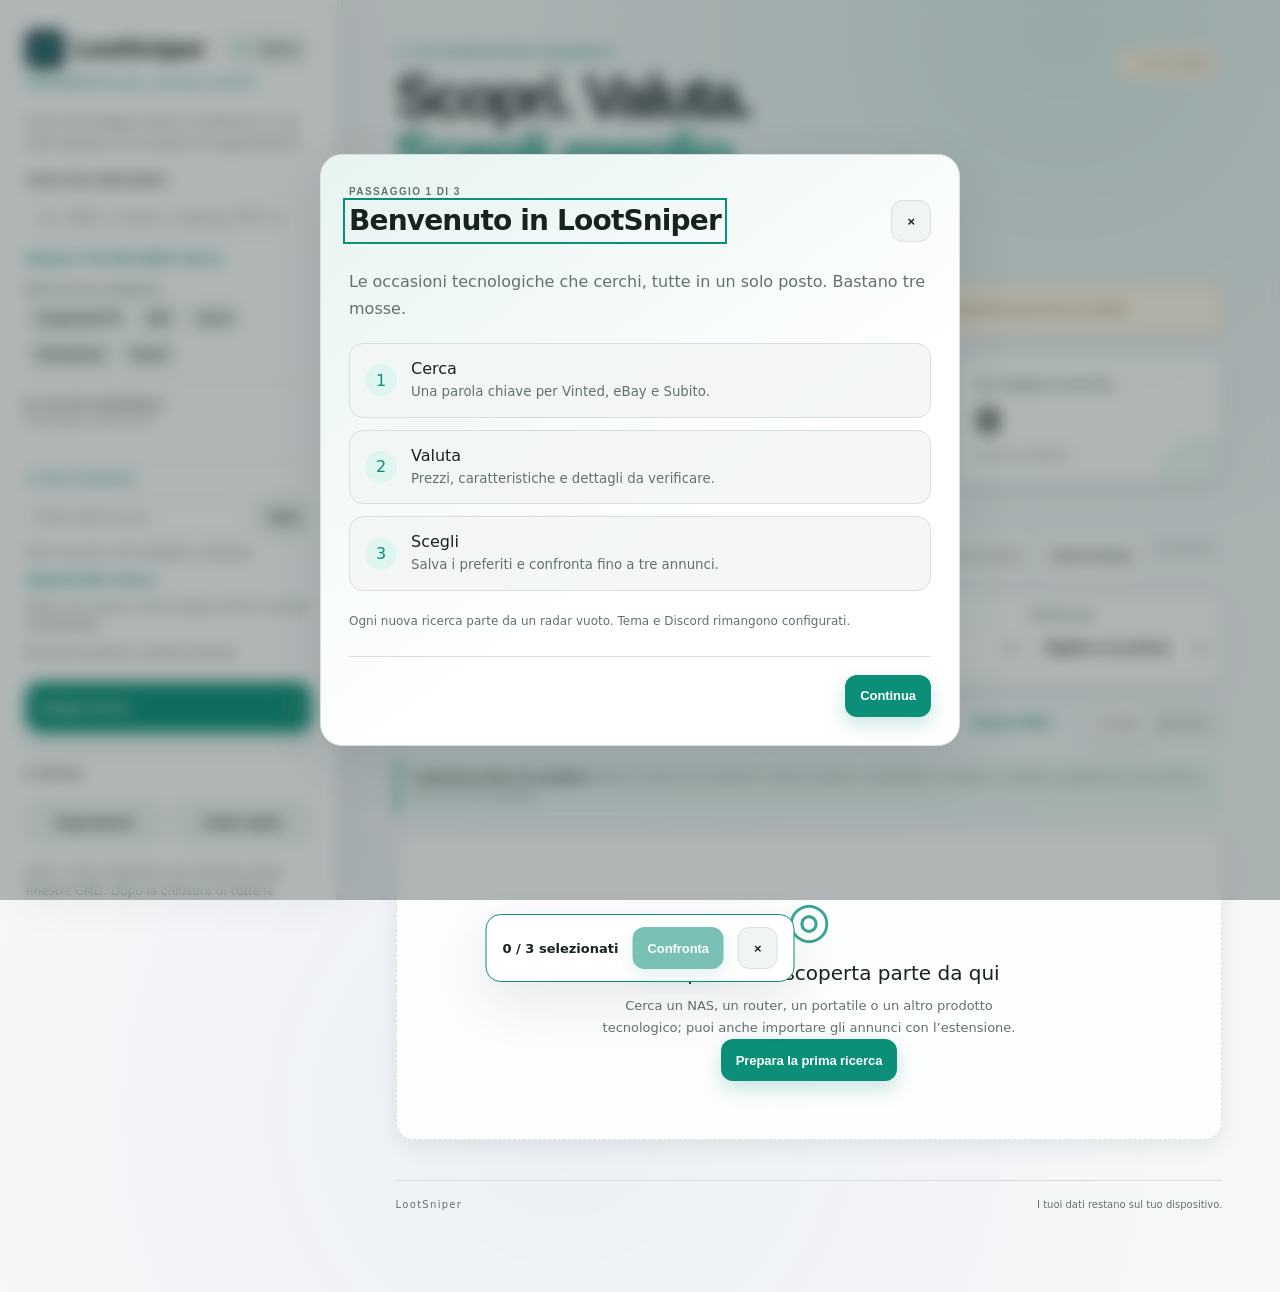
==== radar usato 3 market.html @ ea8658cd "Add category filtering across saved searches" ====
<!doctype html>
<html lang="it">
<head>
  <meta charset="UTF-8">
  <meta name="viewport" content="width=device-width, initial-scale=1">
  <meta name="description" content="Cerca e confronta occasioni usate su Vinted, eBay e Subito.">
  <title>LootSniper | Il tuo radar dell’usato</title>
  <link rel="icon" href="assets/lootsniper.svg" type="image/svg+xml">
  <script src="theme.js"></script>
  <link rel="stylesheet" href="styles.css">
  <link rel="stylesheet" href="experience.css">
  <script src="radar-core.js" defer></script>
  <script src="browser-bridge/listings.js" defer></script>
  <script src="app.js" defer></script>
  <script src="radar-runtime.js" defer></script>
  <script src="radar-guide.js" defer></script>
</head>
<body>
  <a class="skip-link" href="#main">Vai ai risultati</a>
  <div class="app-shell">
    <aside class="sidebar" aria-label="Configurazione ricerca">
      <div class="brand-intro"><div class="brand-row"><div class="brand"><img src="assets/lootsniper.svg" alt=""> LootSniper</div><button class="theme-toggle" id="btn-theme" type="button" aria-pressed="false" aria-label="Passa alla modalità notte"><span id="theme-icon" aria-hidden="true">☀</span><span id="theme-label">Giorno</span></button></div><p class="kicker">Tre marketplace. Un solo posto.</p></div>
      <p class="sidebar-copy">Cerca tecnologia usata e confronta in una sola sessione le occasioni da approfondire.</p>
      <div class="source-list">
        <div class="field"><label for="market-query">Cosa stai cercando?</label><input id="market-query" type="search" placeholder="es. NAS, router o laptop RTX 4070" autocomplete="off"><button class="text-button" id="btn-generate-links">Genera i tre link dalla ricerca</button></div>
        <div class="quick-searches" id="quick-searches" aria-label="Ricerche rapide"><span>Parti da una categoria</span><div><button type="button" data-query="componenti PC">Componenti PC</button><button type="button" data-query="NAS">NAS</button><button type="button" data-query="server">Server</button><button type="button" data-query="smartphone">Smartphone</button><button type="button" data-query="router Wi-Fi">Router</button></div></div>
        <details class="source-details"><summary>Link dei marketplace <span>Personalizza i filtri sui siti</span></summary>
          <div class="field"><label for="link-vinted"><span class="source-dot vinted"></span> Vinted</label><input id="link-vinted" type="url" placeholder="https://www.vinted.it/..." autocomplete="off"><a id="open-vinted" class="source-open" target="_blank" rel="noopener noreferrer" hidden>Apri ricerca Vinted ↗</a></div>
          <div class="field"><label for="link-ebay"><span class="source-dot ebay"></span> eBay</label><input id="link-ebay" type="url" placeholder="https://www.ebay.it/..." autocomplete="off"><a id="open-ebay" class="source-open" target="_blank" rel="noopener noreferrer" hidden>Apri ricerca eBay ↗</a></div>
          <div class="field"><label for="link-subito"><span class="source-dot subito"></span> Subito</label><input id="link-subito" type="url" placeholder="https://www.subito.it/..." autocomplete="off"><a id="open-subito" class="source-open" target="_blank" rel="noopener noreferrer" hidden>Apri ricerca Subito ↗</a></div>
        </details>
      </div>
      <div class="saved-searches">
        <p class="kicker">Le mie ricerche</p>
        <div class="save-search-row"><input id="search-name" type="text" aria-label="Nome della ricerca" placeholder="Nome della ricerca" maxlength="80"><button class="secondary" id="btn-save-search">Salva</button></div>
        <p class="saved-file-note">Salva crea anche un file modificabile e riutilizzabile.</p>
        <div class="saved-file-actions"><button class="text-button" id="btn-import-search">Importa file ricerca</button></div>
        <input type="file" id="search-profile-file" accept=".json,application/json" hidden>
        <div class="saved-search-list" id="saved-search-list"></div><small id="sync-status" class="helper">Caricamento ricerche…</small>
        <button class="text-button" id="btn-restore-searches" hidden>Recupera ricerche dalla copia locale</button>
      </div>

      <div class="button-stack"><button class="primary" id="btn-scan"><span class="loader" aria-hidden="true"></span><span id="btn-text">Esegui ricerca</span><span aria-hidden="true">↗</span></button><button class="secondary" id="btn-stop" hidden>Interrompi ricerca</button></div>
      <a class="mobile-results-link text-button" href="#main">Vai ai risultati ↓</a>
      <div id="scan-progress" hidden role="status"><progress aria-label="Ricerca in corso"></progress><span id="scan-status"></span></div>
      <details class="activity"><summary>Attività</summary><div class="status-box" id="log-box" role="log" aria-live="polite"><p>Sistema pronto. I risultati restano nel tuo browser.</p></div></details>
      <div class="utility-actions"><button class="secondary" id="btn-settings">Impostazioni</button><button class="secondary" id="btn-help">Guida rapida</button></div>
      <p class="helper" id="lifetime-status">Avvia “avvia radar.vbs” per lavorare senza finestre CMD. Dopo la chiusura di tutte le dashboard il server si arresta automaticamente.</p>
      <button class="secondary" id="btn-shutdown">Arresta LootSniper</button>
    </aside>
    <main class="main" id="main">
      <header class="topline"><div><p class="kicker">Il tuo osservatorio personale</p><h1>Scopri. Valuta.<br><span>Scegli meglio.</span></h1><p class="subtitle">Tecnologia usata da Vinted, eBay e Subito, raccolta per la ricerca che stai facendo adesso.</p></div><span class="live-dot offline" id="connection-status" role="status">Connessione…</span></header>
      <div class="offline-banner" id="offline-help" hidden>Il server locale non è raggiungibile. Avvia <strong>avvia radar.vbs</strong>: puoi comunque consultare ed esportare gli annunci salvati.</div>
      <section class="scan-feedback" id="scan-feedback" hidden aria-live="polite"><strong id="scan-feedback-title"></strong><p id="scan-feedback-body"></p><button class="text-button" id="btn-scan-help" hidden>Come importare con l’estensione →</button></section>
      <section class="stat-strip" aria-label="Statistiche"><div class="stat"><span>Nel tuo radar</span><strong id="count-bombs">0</strong><small>si azzera a ogni ricerca</small></div><div class="stat"><span>Questa sessione</span><strong id="count-scanned">0</strong><small>annunci analizzati</small></div><div class="stat"><span>Da tenere d’occhio</span><strong id="count-favorites">0</strong><small>annunci preferiti</small></div></section>
      <div class="section-heading"><div><p class="catalog-kicker">Catalogo dell’usato</p><h2 id="results-title">Annunci nel radar</h2><span id="results-count" tabindex="-1" role="status">0 risultati</span></div><div class="top-actions"><button class="secondary" id="btn-export">Esporta backup</button><button class="secondary" id="btn-import-backup">Importa backup</button><details class="archive-menu"><summary>Archivio</summary><div><button class="text-button" id="btn-backup">Backup completo</button><button class="text-button" id="btn-clear">Svuota archivio</button><button class="text-button" id="btn-undo" hidden>Annulla svuotamento</button></div></details></div></div>
      <input type="file" id="backup-file" accept=".json,application/json" hidden>
      <section class="toolbar" aria-label="Filtri risultati">
        <label class="catalog-search"><span>Cerca nei risultati</span><input id="search-input" type="search" placeholder="Marca, modello o caratteristica…" aria-label="Cerca nei risultati"></label>
        <label class="catalog-select"><span>Marketplace</span><select id="platform-filter" aria-label="Filtra piattaforma"><option value="">Tutti</option><option value="VINTED">Vinted</option><option value="EBAY">eBay</option><option value="SUBITO">Subito</option></select></label>
        <label class="catalog-select"><span>Categoria</span><select id="category-filter" aria-label="Filtra categoria"><option value="">Tutte</option><option value="gaming">Portatili gaming</option><option value="component">Componenti PC</option><option value="nas">NAS</option><option value="network">Router e rete</option><option value="server">Server</option><option value="smartphone">Smartphone</option><option value="other">Altra elettronica</option></select></label>
        <label class="catalog-select"><span>Ordina per</span><select id="sort-order" aria-label="Ordina risultati"><option value="margin-desc">Migliore occasione</option><option value="price-asc">Prezzo crescente</option><option value="price-desc">Prezzo decrescente</option><option value="vs-desc">Indice hardware</option><option value="newest">Più recenti</option></select></label>
      </section>
      <section class="filter-extras" aria-label="Budget e preferiti">
        <label class="filter-chip">Prezzo fino a <span><input id="max-price" type="number" min="0" step="50" placeholder="Qualsiasi"> €</span></label>
        <label class="filter-chip">Risparmio minimo <span><input id="min-margin" type="number" min="0" step="50" placeholder="0"> €</span></label>
        <label class="filter-chip favorites-filter"><input id="favorites-only" type="checkbox"> Solo preferiti</label>
        <button class="text-button" id="btn-reset-filters">Azzera filtri</button>
        <div class="view-switch" role="group" aria-label="Vista risultati"><button id="btn-view-list" type="button" aria-pressed="true" title="Vista elenco">☰ <span>Lista</span></button><button id="btn-view-grid" type="button" aria-pressed="false" title="Vista griglia">▦ <span>Griglia</span></button></div>
      </section>
      <div class="active-filters" id="active-filters" aria-label="Filtri attivi" hidden></div>
      <p class="estimate-note catalog-note"><strong>Confronta prima di scegliere.</strong> Prezzi e stime sono indicativi: verifica modello, compatibilità, condizioni, venditore, spedizione e commissioni nell’annuncio originale.</p>
      <section class="grid" id="results-grid" data-view="list" aria-label="Annunci trovati"></section>
      <button class="secondary load-more" id="btn-more" hidden>Mostra altri 60 annunci</button>
      <footer class="main-footer"><span>LootSniper</span><span>I tuoi dati restano sul tuo dispositivo.</span></footer>
    </main>
  </div>
  <div class="compare-bar" id="compare-bar" inert><span id="compare-text">0 selezionati</span><button class="primary" id="btn-versus">Confronta</button><button class="secondary" id="btn-clear-comparison" aria-label="Annulla selezione confronto">×</button></div>
  <dialog id="comparison-dialog" aria-labelledby="comparison-title"><div class="dialog-heading"><h2 id="comparison-title">Confronta le tue scelte</h2><button class="secondary" id="btn-close-comparison" aria-label="Chiudi confronto">×</button></div><p class="estimate-note">Prezzi e specifiche vanno verificati negli annunci. L’indice hardware compare per i portatili gaming; gli altri prodotti restano a confronto manuale.</p><div id="comparison-content" class="comparison-scroll"></div></dialog>
  <dialog class="settings-dialog" id="settings-dialog" aria-labelledby="settings-title">
    <div class="dialog-heading"><h2 id="settings-title">Impostazioni</h2><button class="secondary" id="btn-close-settings" aria-label="Chiudi impostazioni">×</button></div>
    <p>Configura la ricerca e scegli come ricevere le occasioni.</p>
    <details open><summary>Ricerca</summary><label class="check-row"><input id="deep-scan" type="checkbox" checked> Più pagine <span class="helper">max 20 per sito</span></label><p>Disattiva “Più pagine” per un controllo veloce della prima pagina di ogni sito.</p></details>
    <details class="runtime-settings"><summary>Discord · pubblica le bombe</summary>
        <p class="helper">Invia al tuo canale le nuove occasioni gaming sotto la stima. NAS, router e prodotti generici restano a valutazione manuale. Il webhook viene conservato soltanto sul PC.</p>
        <div class="field"><label for="discord-url">URL webhook Discord</label><input id="discord-url" type="password" autocomplete="off" placeholder="https://discord.com/api/webhooks/…"></div>
        <div class="field"><label for="discord-margin">Differenza stimata minima (€)</label><input id="discord-margin" type="number" min="0" max="100000" step="10" value="0"></div>
        <label class="check-row"><input id="discord-enabled" type="checkbox"> Pubblica le nuove bombe</label>
        <div class="button-stack"><button class="secondary" id="btn-discord-save">Salva Discord</button><button class="secondary" id="btn-discord-test" disabled>Invia messaggio di prova</button><button class="text-button" id="btn-discord-clear">Rimuovi webhook</button></div>
        <p class="helper" id="discord-status" role="status">Caricamento impostazioni…</p>
      </details>
    <details id="extension-guide"><summary>Estensione Chrome / Edge · guida</summary><p>Se un sito richiede accesso o una verifica, aprilo nel browser e importa gli annunci con l’estensione.</p><ol><li>Apri <code>chrome://extensions</code> oppure <code>edge://extensions</code>.</li><li>Attiva <strong>Modalità sviluppatore</strong>, premi <strong>Carica estensione non pacchettizzata</strong> e scegli <code>browser-bridge</code> dentro la cartella installata: <code>%LOCALAPPDATA%\Programs\LootSniper</code>.</li><li>Apri una ricerca su Vinted, eBay o Subito. Premi l’icona dell’estensione e importa gli annunci, lasciando LootSniper aperto.</li></ol><p>Se usi la versione portatile, scegli invece la cartella browser-bridge accanto al programma. L’installazione dell’estensione è facoltativa e richiede questi passaggi manuali.</p></details>
    <details><summary>Come vengono scelti gli annunci?</summary><p>Per i portatili gaming riconosciuti, LootSniper evidenzia quelli almeno il 5% sotto una stima indicativa. NAS, router e altri prodotti entrano comunque nel radar e vengono ordinati per prezzo, così puoi confrontarli manualmente.</p><p>Ogni nuova ricerca svuota il radar precedente. Prezzo di mercato, condizioni reali, compatibilità e affidabilità del venditore vanno sempre verificati.</p></details>
  </dialog>
  <dialog class="welcome-dialog" id="welcome-dialog" aria-labelledby="guide-title">
    <p class="kicker" id="guide-progress" role="status">Passaggio 1 di 3</p>
    <div class="dialog-heading"><h2 id="guide-title" tabindex="-1">Benvenuto in LootSniper</h2><button class="secondary" id="guide-close" aria-label="Salta la guida">×</button></div>
    <section data-step="0"><p>Le occasioni tecnologiche che cerchi, tutte in un solo posto. Bastano tre mosse.</p><ol class="guide-steps"><li><span class="guide-number">1</span><div>Cerca<small>Una parola chiave per Vinted, eBay e Subito.</small></div></li><li><span class="guide-number">2</span><div>Valuta<small>Prezzi, caratteristiche e dettagli da verificare.</small></div></li><li><span class="guide-number">3</span><div>Scegli<small>Salva i preferiti e confronta fino a tre annunci.</small></div></li></ol><p class="helper">Ogni nuova ricerca parte da un radar vuoto. Tema e Discord rimangono configurati.</p></section>
    <section data-step="1" hidden><p>Parti da un prodotto o da un modello. Può essere un NAS, un router o un portatile gaming.</p><div class="guide-fields"><div class="field"><label for="guide-query">Cosa cerchi?</label><input id="guide-query" type="search" maxlength="200" required placeholder="es. NAS Synology economico"></div><div class="field"><label for="guide-budget">Budget massimo (€) · facoltativo</label><input id="guide-budget" type="number" min="1" max="100000" step="1" placeholder="es. 300"></div></div><p class="helper">Il budget filtra i risultati mostrati nella dashboard.</p></section>
    <section data-step="2" hidden><p>Premi <strong>Esegui ricerca</strong> nella dashboard per cominciare. Con <strong>Salva</strong> ottieni anche un file ricerca da conservare, modificare e importare in futuro.</p><ol class="guide-steps"><li><div>Un sito richiede una verifica?<small>Aprilo nel browser e usa l’estensione. Trovi i passaggi in Impostazioni.</small></div></li><li><div>Vuoi le bombe su Discord?<small>Aggiungi il webhook in Impostazioni → Discord. Puoi farlo anche dopo.</small></div></li></ol><p class="helper">Le stime aiutano a scegliere cosa approfondire: controlla sempre l’annuncio originale.</p></section>
    <div class="guide-actions"><button class="secondary" id="guide-back" hidden>Indietro</button><button class="primary" id="guide-next">Continua</button></div>
  </dialog>
</body>
</html>
---- styles.css ----
:root {
  --bg: #0b1220;
  --surface: #1e293b;
  --surface-2: #263653;
  --surface-3: #334155;
  --line: #475569;
  --text: #f8fafc;
  --muted: #94a3b8;
  --cyan: #4de3d1;
  --yellow: #f59e0b;
  --red: #ff8995;
  --blue: #a4b9ff;
  --shadow: 0 18px 45px rgba(0, 0, 0, .28);
}

* { box-sizing: border-box; }
html { min-width: 320px; }
body { margin: 0; min-height: 100vh; background: radial-gradient(circle at 78% -12%, rgba(20, 112, 126, .34), transparent 32%), linear-gradient(135deg, #0b1220 0%, #101a2c 55%, #0e1725 100%); color: var(--text); font-family: 'Segoe UI', system-ui, sans-serif; }
button, input, select { font: inherit; }
button, a, input, select { -webkit-tap-highlight-color: transparent; }
button { cursor: pointer; }
.app-shell { display: grid; grid-template-columns: 310px 1fr; min-height: 100vh; }
.sidebar { background: linear-gradient(180deg, rgba(15, 28, 45, .97), rgba(10, 17, 30, .97)); border-right: 1px solid var(--line); padding: 26px 22px; display: flex; flex-direction: column; gap: 22px; box-shadow: 16px 0 40px rgba(0,0,0,.12); }
.brand { display: flex; align-items: center; gap: 11px; font-size: 22px; font-weight: 800; letter-spacing: .03em; }
.brand-mark { color: var(--cyan); font-size: 29px; }
.kicker { color: var(--cyan); text-transform: uppercase; letter-spacing: .14em; font: 700 10px/1.4 'Trebuchet MS', sans-serif; }
.sidebar-copy, .helper { color: var(--muted); font: 13px/1.55 'Trebuchet MS', sans-serif; margin: 0; }
.source-list { display: grid; gap: 13px; }
.saved-searches { display: grid; gap: 9px; padding-top: 4px; border-top: 1px solid rgba(255,255,255,.08); }
.saved-searches .kicker { margin: 8px 0 0; }
.save-search-row { display: grid; grid-template-columns: 1fr auto; gap: 7px; }
.save-search-row input { min-width: 0; color: var(--text); background: var(--bg); border: 1px solid var(--line); border-radius: 6px; padding: 9px 10px; outline: 0; font: 12px 'Trebuchet MS', sans-serif; }
.save-search-row input:focus { border-color: var(--cyan); }
.save-search-row .secondary { padding: 9px 11px; font-size: 12px; }
.saved-file-note { margin: 0; color: var(--muted); font: 10px/1.45 'Trebuchet MS', sans-serif; }
.saved-file-actions { display: flex; gap: 10px; }
.saved-file-actions .text-button { padding: 2px 0; }
.saved-search-list { display: grid; gap: 5px; max-height: 150px; overflow-y: auto; }
.saved-empty { color: var(--muted); font: 11px 'Trebuchet MS', sans-serif; }
.saved-search { display: grid; grid-template-columns: 1fr 27px 27px; gap: 4px; align-items: center; }
.saved-search button { min-width: 0; min-height: 27px; border: 1px solid transparent; border-radius: 4px; color: var(--text); background: var(--surface-3); cursor: pointer; }
.saved-search button:hover { border-color: var(--cyan); }
.saved-search-load { overflow: hidden; padding: 5px 8px; text-align: left; text-overflow: ellipsis; white-space: nowrap; font: 700 11px 'Trebuchet MS', sans-serif; }
.saved-search-run { color: var(--cyan) !important; }
.saved-search-delete { color: var(--red) !important; font-size: 17px; }
.field { display: grid; gap: 7px; }
.field label { color: #c4d1e8; font: 700 11px/1.2 'Trebuchet MS', sans-serif; letter-spacing: .1em; text-transform: uppercase; }
.field input, .toolbar input, select { width: 100%; color: var(--text); background: var(--surface); border: 1px solid var(--line); border-radius: 6px; padding: 11px 12px; outline: 0; }
.field input:focus, .toolbar input:focus, select:focus { border-color: var(--cyan); box-shadow: 0 0 0 3px rgba(77, 227, 209, .12); }
.check-row { display: flex; align-items: center; gap: 9px; color: var(--muted); font: 13px 'Trebuchet MS', sans-serif; }
.check-row input { accent-color: var(--cyan); }
.primary, .secondary { border: 0; border-radius: 6px; padding: 12px 14px; font: 700 13px 'Trebuchet MS', sans-serif; }
.primary { color: #07151b; background: var(--cyan); }
.primary:hover { background: #8bf1e5; }
.primary:disabled { opacity: .55; cursor: wait; }
.secondary { color: var(--text); background: var(--surface-3); border: 1px solid var(--line); }
.secondary:hover { border-color: var(--cyan); }
.button-stack { display: grid; gap: 9px; }
.status-box { min-height: 145px; max-height: 220px; overflow: auto; background: #0a0f1c; border: 1px solid var(--line); border-radius: 6px; padding: 12px; font: 11px/1.5 'Trebuchet MS', sans-serif; }
.status-box p { margin: 0 0 7px; padding-bottom: 7px; border-bottom: 1px solid rgba(255,255,255,.06); }
.log-ok { color: var(--cyan); } .log-err { color: var(--red); } .log-warn { color: var(--yellow); } .log-deep { color: var(--blue); }
.main { min-width: 0; padding: 42px clamp(20px, 4vw, 58px) 80px; }
.topline { display: flex; justify-content: space-between; align-items: end; gap: 20px; margin-bottom: 24px; }
h1 { margin: 5px 0 0; font-size: clamp(28px, 4vw, 48px); line-height: .98; letter-spacing: -.02em; }
.subtitle { max-width: 520px; color: var(--muted); font: 14px/1.5 'Trebuchet MS', sans-serif; margin: 12px 0 0; }
.top-actions { display: flex; gap: 8px; flex-wrap: wrap; justify-content: flex-end; }
.stat-strip { display: grid; grid-template-columns: repeat(3, minmax(0, 1fr)); gap: 10px; margin-bottom: 18px; }
.stat { background: linear-gradient(140deg, rgba(42, 65, 87, .92), rgba(23, 36, 56, .9)); border: 1px solid rgba(115, 167, 255, .22); border-radius: 7px; padding: 14px 16px; box-shadow: 0 10px 25px rgba(0,0,0,.12); }
.stat strong { display: block; font-size: 25px; color: var(--cyan); }
.stat span { color: var(--muted); font: 11px 'Trebuchet MS', sans-serif; text-transform: uppercase; letter-spacing: .08em; }
.toolbar { display: grid; grid-template-columns: 1fr 210px; gap: 10px; margin-bottom: 24px; }
.grid { display: grid; grid-template-columns: repeat(auto-fill, minmax(285px, 1fr)); gap: 16px; }
.card { position: relative; display: flex; flex-direction: column; min-width: 0; overflow: hidden; background: linear-gradient(160deg, rgba(32, 49, 73, .98), rgba(24, 37, 57, .98)); border: 1px solid var(--line); border-radius: 8px; box-shadow: var(--shadow); transition: transform .2s, border-color .2s, box-shadow .2s; }
.card:hover { box-shadow: 0 22px 50px rgba(0,0,0,.38); }
.card:hover { transform: translateY(-3px); border-color: var(--cyan); }
.card-image { height: 150px; display: grid; place-items: center; overflow: hidden; background: #101827; color: var(--muted); font: 11px 'Trebuchet MS', sans-serif; }
.card-image img { width: 100%; height: 100%; object-fit: cover; display: block; }
.card-image-empty { background: linear-gradient(135deg, #18233a, #0f172a); }
.card-head { padding: 17px 17px 13px; border-bottom: 1px solid var(--line); }
.card-title { margin: 10px 0 9px; font: 700 16px/1.3 'Trebuchet MS', sans-serif; }
.platform { display: inline-block; padding: 4px 7px; border-radius: 3px; color: #fff; font: 700 10px 'Trebuchet MS', sans-serif; letter-spacing: .08em; }
.platform.vinted { background: #007782; } .platform.ebay { background: #b82b42; } .platform.subito { background: #c64b24; }
.favorite { position: absolute; top: 13px; right: 13px; color: var(--yellow); background: transparent; border: 0; font-size: 21px; }
.power { display: flex; align-items: center; gap: 9px; color: var(--blue); font: 700 11px 'Trebuchet MS', sans-serif; }
.power-bar { flex: 1; height: 5px; background: var(--surface-3); border-radius: 5px; overflow: hidden; }
.power-bar i { display: block; height: 100%; background: var(--blue); }
.confidence { display: flex; align-items: center; gap: 8px; margin-top: 10px; color: var(--muted); font: 10px 'Trebuchet MS', sans-serif; }
.confidence i { flex: 1; height: 4px; overflow: hidden; background: var(--surface-3); border-radius: 5px; }
.confidence b { display: block; height: 100%; background: var(--cyan); border-radius: inherit; }
.card-body { display: grid; gap: 14px; padding: 15px 17px; flex: 1; }
.tags { display: flex; flex-wrap: wrap; gap: 5px; }
.tag { padding: 4px 6px; border-radius: 3px; font: 700 10px 'Trebuchet MS', sans-serif; }
.t-up { color: var(--cyan); background: rgba(77,227,209,.12); } .t-down { color: var(--red); background: rgba(255,111,125,.12); } .t-gpu { color: var(--blue); background: rgba(115,167,255,.13); } .t-neutral { color: #f4c56a; background: rgba(244,197,106,.12); }
.prices { display: flex; justify-content: space-between; gap: 12px; padding: 13px; background: #0c1424; border-left: 3px solid var(--cyan); }
.reference { display: grid; grid-template-columns: 1fr auto; gap: 2px 10px; padding: 10px 12px; color: var(--text); background: rgba(115,167,255,.08); border: 1px solid rgba(115,167,255,.2); border-radius: 5px; text-decoration: none; }
.reference:hover { border-color: var(--blue); background: rgba(115,167,255,.13); }
.reference span, .reference small { color: var(--muted); font: 10px 'Trebuchet MS', sans-serif; }
.reference strong { color: #b8ccff; font-size: 14px; text-align: right; }
.reference small { grid-column: 1 / -1; }
.price-label, .estimate span { display: block; color: var(--muted); font: 10px 'Trebuchet MS', sans-serif; text-transform: uppercase; }
.ask-price { color: var(--red); font-size: 24px; font-weight: 800; }
.estimate { text-align: right; } .estimate strong { color: var(--yellow); font-size: 17px; } .saving { display: block; margin-top: 3px; color: var(--cyan); font: 700 11px 'Trebuchet MS', sans-serif; }
.card-foot { display: flex; align-items: center; gap: 10px; padding: 13px 17px; background: #0d1526; border-top: 1px solid var(--line); }
.card-foot a { flex: 1; color: var(--text); text-align: center; text-decoration: none; background: var(--surface-3); border: 1px solid var(--line); border-radius: 5px; padding: 9px; font: 700 12px 'Trebuchet MS', sans-serif; }
.card-foot a:hover { border-color: var(--cyan); }
.compare-check { width: 18px; height: 18px; accent-color: var(--blue); }
.empty { grid-column: 1/-1; padding: 60px 20px; border: 1px dashed var(--line); text-align: center; color: var(--muted); font: 14px 'Trebuchet MS', sans-serif; }
.compare-bar { position: fixed; z-index: 10; left: 50%; bottom: 20px; transform: translate(-50%, 150%); display: flex; align-items: center; gap: 14px; padding: 12px 16px; background: #17233a; border: 1px solid var(--blue); border-radius: 7px; box-shadow: var(--shadow); transition: transform .25s; font: 700 13px 'Trebuchet MS', sans-serif; }
.compare-bar.active { transform: translate(-50%, 0); }
.loader { display: none; width: 15px; height: 15px; border: 2px solid rgba(0,0,0,.25); border-top-color: #07151b; border-radius: 50%; animation: spin .7s linear infinite; }
.loading .loader { display: inline-block; } @keyframes spin { to { transform: rotate(360deg); } }
.live-dot { display: inline-flex; align-items: center; gap: 5px; margin-left: 8px; padding: 3px 6px; color: var(--cyan); border: 1px solid rgba(77,227,209,.35); border-radius: 99px; font-size: 9px; letter-spacing: .08em; vertical-align: 2px; }
.live-dot::before { content: ''; width: 5px; height: 5px; background: var(--cyan); border-radius: 50%; box-shadow: 0 0 0 4px rgba(77,227,209,.12); }
@media (max-width: 850px) { .app-shell { grid-template-columns: 1fr; } .sidebar { border-right: 0; border-bottom: 1px solid var(--line); } .topline { align-items: start; flex-direction: column; } .top-actions { justify-content: start; } }
@media (max-width: 540px) { .main { padding: 28px 15px 100px; } .stat-strip { grid-template-columns: 1fr; } .toolbar { grid-template-columns: 1fr; } .compare-bar { width: calc(100% - 30px); justify-content: space-between; } .compare-bar .secondary { padding: 9px; } }

/* Dashboard layout and accessible interaction states. */
[hidden] { display: none !important; }
:focus-visible { outline: 2px solid var(--cyan); outline-offset: 4px; }
button:disabled { opacity: .5; cursor: not-allowed; }
.skip-link { position: fixed; z-index: 100; top: 10px; left: 10px; transform: translateY(-150%); background: var(--cyan); color: var(--bg); padding: 12px; }
.skip-link:focus { transform: none; }
.mobile-results-link { display: none; }
@media (max-width: 850px) { .mobile-results-link { display: block; } }
.sidebar { gap: 18px; padding: 30px 24px; }
.app-shell { grid-template-columns: 320px minmax(0, 1fr); }
.main { padding-top: 44px; }
h1 { font-size: clamp(34px, 3.5vw, 56px); font-weight: 650; letter-spacing: -.045em; line-height: 1.08; }
h1 span { color: var(--cyan); }
.topline { align-items: start; margin-bottom: 30px; }
.topline .kicker { margin-top: 0; }
.topline .live-dot { flex-shrink: 0; margin-top: 4px; font-size: 10px; padding: 7px 10px; letter-spacing: .02em; }
.live-dot.offline { color: #f5c777; border-color: #846b41; }
.live-dot.offline::before { background: #f5c777; box-shadow: none; }
.subtitle { max-width: 470px; }
.source-details { display: grid; }
summary { cursor: pointer; font-size: 12px; color: #c4d1e8; }
.source-details summary { margin-bottom: 14px; }
.source-details summary span { display: block; margin-top: 4px; font-size: 10px; color: var(--muted); }
.source-details .field { margin-top: 12px; }
.source-open { color: var(--cyan); text-decoration: none; font-size: 10px; grid-column: 1 / -1; text-align: right; }
.source-open:hover { text-decoration: underline; }
.source-dot { display: inline-block; width: 6px; height: 6px; border-radius: 50%; margin-right: 4px; }
.source-dot.vinted { background: #55d8ce; }.source-dot.ebay { background: #9faeff; }.source-dot.subito { background: #ff937f; }
.text-button { border: 0; color: var(--cyan); background: transparent; font-size: 12px; text-align: left; padding: 5px 0; }
.text-button:hover { text-decoration: underline; }
.check-row { flex-wrap: wrap; gap: 7px; }
.check-row .helper { margin-left: auto; font-size: 10px; }
#btn-scan { display: flex; align-items: center; justify-content: space-between; min-height: 45px; }
.status-box { min-height: 90px; max-height: 180px; margin-top: 10px; font-size: 11px; }
#scan-progress { color: var(--cyan); font-size: 11px; }
progress { width: 100%; height: 4px; accent-color: var(--cyan); }
.stat { background: rgba(27, 43, 62, .7); border: 1px solid #304259; border-radius: 10px; padding: 18px 20px; box-shadow: none; }
.stat strong { color: var(--text); font-size: 34px; margin: 8px 0 2px; font-weight: 600; }
.stat span { font-size: 10px; letter-spacing: .05em; }
.stat small { color: var(--muted); font-size: 11px; }
.stat:first-child strong { color: var(--cyan); }
.stat-strip { gap: 14px; margin-bottom: 32px; }
.section-heading { display: flex; align-items: center; justify-content: space-between; gap: 12px; margin-bottom: 18px; flex-wrap: wrap; }
.section-heading h2 { font-size: 18px; font-weight: 600; margin: 0; }
#results-count { display: block; font-size: 11px; color: var(--muted); font-weight: 400; margin-top: 5px; }
.top-actions .secondary { font-size: 11px; padding: 8px 10px; }
.toolbar { grid-template-columns: minmax(180px, 1fr) minmax(150px, .6fr) minmax(160px, .6fr); margin-bottom: 12px; }
.toolbar input, .toolbar select { min-width: 0; font-size: 12px; }
.filter-extras { display: flex; align-items: center; flex-wrap: wrap; gap: 16px; color: var(--muted); font-size: 11px; padding-bottom: 12px; }
.filter-extras label { display: flex; align-items: center; gap: 7px; }
.filter-extras input[type=number] { background: var(--bg); border: 1px solid #40516b; padding: 7px; border-radius: 5px; color: var(--text); width: 85px; font-size: 11px; }
.filter-extras input[type=checkbox] { accent-color: var(--cyan); width: 16px; height: 16px; }
.estimate-note { color: var(--muted); font-size: 11px; line-height: 1.5; max-width: 850px; margin: 6px 0 20px; }
.offline-banner { border: 1px solid #806544; color: #f5d297; background: #322a20; padding: 14px; margin-bottom: 20px; border-radius: 8px; font-size: 12px; line-height: 1.6; }
.runtime-settings { margin-top: 18px; border-top: 1px solid #334155; padding-top: 16px; }
.runtime-settings summary { cursor: pointer; color: #74e6d4; font-weight: 700; margin-bottom: 12px; }
.runtime-settings .field { margin-block: 12px; }
.card { border-radius: 12px; background: #17263a; box-shadow: none; }
.card-image { height: 190px; background: #0e1929; }
.card-image img { object-fit: contain; }
.card-title { display: -webkit-box; -webkit-box-orient: vertical; -webkit-line-clamp: 3; overflow: hidden; min-height: 42px; }
.card-note { margin: 0; font-size: 10px; color: var(--muted); line-height: 1.5; }
.price-trend { font-size: 11px; font-weight: 600; }
.price-drop { color: var(--cyan); }.price-rise { color: var(--red); }
.price-history summary { font-size: 10px; color: var(--muted); }
.price-history ol { list-style: none; padding: 0; margin: 10px 0 0; max-height: 130px; overflow-y: auto; }
.price-history li { display: flex; justify-content: space-between; font-size: 11px; padding: 6px 0; border-bottom: 1px solid #304259; }
.price-history time { color: var(--muted); }
.favorite { background: #101b2ded; width: 34px; height: 34px; border-radius: 50%; display: grid; place-items: center; }
.ask-price { color: var(--text); font-size: 22px; }
.prices { padding: 12px 10px; border-radius: 4px; gap: 8px; }
.estimate strong { font-size: 15px; }.saving { font-size: 10px; }
.compare-label { display: flex; align-items: center; gap: 5px; color: var(--muted); font-size: 10px; }
.card-foot { padding: 12px; }
.card-foot a { font-size: 11px; }
.empty { padding: 52px 24px; border-radius: 12px; background: linear-gradient(145deg, #14233688, #0e1a2b55); }
.empty-icon { font-size: 50px; display: inline-block; color: var(--cyan); opacity: .8; margin-bottom: 12px; }
.empty h2 { color: var(--text); font-size: 20px; font-weight: 500; margin: 0 0 10px; }
.empty p { max-width: 450px; margin: auto; font-size: 13px; line-height: 1.7; }
.archive-menu { position: relative; }
.archive-menu > summary { padding: 8px; font-size: 11px; }
.archive-menu > div { position: absolute; right: 0; z-index: 3; width: 180px; border: 1px solid var(--line); border-radius: 6px; padding: 12px; background: #142236; box-shadow: var(--shadow); }
.archive-menu button { display: block; padding: 9px 0; }
.main-footer { display: flex; justify-content: space-between; flex-wrap: wrap; gap: 12px; margin-top: 40px; padding-top: 18px; border-top: 1px solid #304259; color: var(--muted); font-size: 10px; }
.main-footer > :first-child { letter-spacing: .13em; }
.load-more { display: block; margin: 24px auto 0; }
dialog { width: min(960px, 95vw); max-height: 85vh; color: var(--text); border: 1px solid #647aa0; border-radius: 12px; padding: 24px; background: #142236; box-shadow: var(--shadow); }
dialog::backdrop { background: #050c18bd; backdrop-filter: blur(5px); }
.dialog-heading { display: flex; align-items: center; justify-content: space-between; gap: 20px; }
.dialog-heading h2 { margin: 0; font-size: 22px; }
.comparison-scroll { overflow-x: auto; }
table { border-collapse: collapse; width: 100%; font-size: 13px; table-layout: fixed; min-width: 520px; }
caption { text-align: left; color: var(--muted); font-size: 11px; padding: 12px 0; }
th, td { text-align: left; vertical-align: top; border-bottom: 1px solid #334863; padding: 14px 12px; overflow-wrap: anywhere; }
thead th { background: #1c3049; font-size: 12px; } th a { color: var(--cyan); text-decoration: none; }
tbody th { color: var(--muted); font-weight: 400; }
@media (max-width: 1100px) { .toolbar { grid-template-columns: 1fr 1fr; }.toolbar > input { grid-column: 1 / -1; }.main { padding-left: 24px; padding-right: 24px; }.topline { flex-wrap: wrap; }.stat { padding: 14px; } }
@media (max-width: 850px) { .app-shell { grid-template-columns: 1fr; }.sidebar { padding: 24px; }.source-details .field { display: grid; grid-template-columns: 65px 1fr; align-items: center; }.main { padding-top: 30px; }.topline { flex-direction: row; }.stat-strip { grid-template-columns: repeat(3, minmax(0, 1fr)); } }
@media (max-width: 540px) { .main { padding: 28px 16px 100px; }.sidebar { padding: 24px 18px; }.stat-strip { gap: 7px; }.stat { padding: 12px 9px; }.stat strong { font-size: 28px; }.stat span { font-size: 8px; }.stat small { font-size: 9px; }.toolbar { grid-template-columns: 1fr; }.toolbar > input { grid-column: auto; }.filter-extras { gap: 12px; }.top-actions { justify-content: start; }.grid { grid-template-columns: minmax(0, 1fr); }.compare-bar { gap: 8px; font-size: 11px; } }
@media (prefers-reduced-motion: reduce) { *, *::before, *::after { animation: none !important; transition: none !important; scroll-behavior: auto !important; }.card:hover { transform: none; } }
---- experience.css ----
/* LootSniper 7.1 — filterable multi-category product catalog. */
:root,
:root[data-theme="light"] {
  --bg: #f5f7f8;
  --surface: #ffffff;
  --surface-2: #f0f4f4;
  --surface-3: #e8eeee;
  --line: #d7e0df;
  --text: #172321;
  --muted: #62716f;
  --cyan: #0b8f78;
  --yellow: #b96517;
  --red: #c84355;
  --blue: #5264c9;
  --accent: #0b8f78;
  --accent-strong: #08735f;
  --accent-soft: #dff5ef;
  --accent-ink: #ffffff;
  --canvas-glow: rgba(18, 161, 134, .13);
  --sidebar: rgba(255, 255, 255, .88);
  --panel: rgba(255, 255, 255, .86);
  --input: #ffffff;
  --subtle: #f3f6f6;
  --notice: #e9f7f3;
  --notice-line: #a8dcd0;
  --warning-bg: #fff7e8;
  --warning-line: #e8c585;
  --warning-text: #7b5418;
  --backdrop: rgba(29, 43, 42, .34);
  --shadow: 0 18px 55px rgba(31, 54, 51, .11);
  --shadow-small: 0 7px 22px rgba(31, 54, 51, .08);
}

:root[data-theme="dark"] {
  --bg: #09111a;
  --surface: #131f2b;
  --surface-2: #192735;
  --surface-3: #223342;
  --line: #2a3c49;
  --text: #f1f6f5;
  --muted: #9badb0;
  --cyan: #58dfc2;
  --yellow: #ffbd6c;
  --red: #ff8c99;
  --blue: #aab5ff;
  --accent: #58dfc2;
  --accent-strong: #83ead5;
  --accent-soft: #173d38;
  --accent-ink: #06211c;
  --canvas-glow: rgba(52, 211, 177, .12);
  --sidebar: rgba(12, 23, 33, .91);
  --panel: rgba(19, 31, 43, .88);
  --input: #0e1924;
  --subtle: #0f1b27;
  --notice: #102c2c;
  --notice-line: #285b53;
  --warning-bg: #302617;
  --warning-line: #6c5430;
  --warning-text: #f3cc8b;
  --backdrop: rgba(2, 8, 13, .72);
  --shadow: 0 22px 70px rgba(0, 0, 0, .28);
  --shadow-small: 0 9px 26px rgba(0, 0, 0, .2);
}

html { background: var(--bg); scroll-behavior: smooth; }
body {
  background:
    radial-gradient(circle at 83% 2%, var(--canvas-glow), transparent 34rem),
    radial-gradient(circle at 44% 86%, color-mix(in srgb, var(--blue) 5%, transparent), transparent 38rem),
    var(--bg);
  color: var(--text);
  font-family: "Segoe UI Variable Text", "Aptos", "Segoe UI", system-ui, sans-serif;
  transition: background-color .25s ease, color .25s ease;
}
button, input, select { font-family: inherit; }
button { letter-spacing: -.005em; }
::selection { color: var(--accent-ink); background: var(--accent); }

.app-shell { grid-template-columns: 338px minmax(0, 1fr); }
.sidebar {
  position: sticky;
  top: 0;
  height: 100vh;
  overflow-y: auto;
  gap: 20px;
  padding: 30px 26px;
  background: var(--sidebar);
  border-color: var(--line);
  box-shadow: 12px 0 44px rgba(27, 48, 46, .05);
  backdrop-filter: blur(22px) saturate(130%);
}
.brand-intro { display: grid; gap: 9px; }
.brand-row { display: flex; align-items: center; justify-content: space-between; gap: 12px; }
.brand { gap: 10px; color: var(--text); font-size: 23px; font-weight: 750; letter-spacing: -.045em; }
.brand img { width: 38px; height: 38px; filter: drop-shadow(0 5px 11px rgba(13, 143, 120, .2)); }
.kicker { margin: 0; color: var(--accent); font: 720 10px/1.4 inherit; letter-spacing: .14em; }
.sidebar-copy, .helper, .subtitle, .check-row, .saved-empty { color: var(--muted); font-family: inherit; }
.sidebar-copy { font-size: 13px; line-height: 1.65; }
.helper, .saved-empty { font-size: 12px; line-height: 1.55; }

.theme-toggle {
  display: inline-flex;
  align-items: center;
  gap: 7px;
  min-height: 36px;
  padding: 6px 10px;
  color: var(--text);
  background: var(--subtle);
  border: 1px solid var(--line);
  border-radius: 999px;
  font-size: 11px;
  font-weight: 650;
}
.theme-toggle:hover { color: var(--accent); border-color: var(--accent); }
#theme-icon { display: grid; place-items: center; width: 20px; height: 20px; color: var(--accent); background: var(--accent-soft); border-radius: 50%; font-size: 13px; }

.field { gap: 8px; }
.field label { color: var(--text); font: 700 11px/1.25 inherit; letter-spacing: .055em; }
.field input,
.toolbar input,
.toolbar select,
.filter-extras input[type="number"],
select {
  min-height: 44px;
  color: var(--text);
  background: var(--input);
  border: 1px solid var(--line);
  border-radius: 12px;
  box-shadow: 0 1px 0 rgba(255, 255, 255, .04);
}
.field input::placeholder, .toolbar input::placeholder { color: color-mix(in srgb, var(--muted) 72%, transparent); }
.field input:focus, .toolbar input:focus, select:focus, .filter-extras input[type="number"]:focus {
  border-color: var(--accent);
  box-shadow: 0 0 0 4px color-mix(in srgb, var(--accent) 15%, transparent);
}
.source-details, .activity { border-top: 1px solid var(--line); padding-top: 14px; }
.quick-searches { display: grid; gap: 8px; }
.quick-searches > span { color: var(--muted); font-size: 10px; font-weight: 700; letter-spacing: .045em; }
.quick-searches > div { display: flex; flex-wrap: wrap; gap: 6px; }
.quick-searches button {
  min-height: 30px;
  padding: 5px 9px;
  color: var(--text);
  background: var(--surface-2);
  border: 1px solid var(--line);
  border-radius: 999px;
  font-size: 10px;
  font-weight: 650;
}
.quick-searches button:hover { color: var(--accent); background: var(--accent-soft); border-color: var(--accent); }
summary { color: var(--text); font-size: 12px; }
.source-details summary span { color: var(--muted); }
.source-open, .text-button { color: var(--accent); }
.source-open { font-size: 11px; }
.text-button { border-radius: 8px; font-weight: 620; }
.text-button:hover { color: var(--accent-strong); text-decoration: none; }
.saved-searches { border-color: var(--line); }
.save-search-row { gap: 8px; }
.save-search-row input { min-height: 40px; color: var(--text); background: var(--input); border-color: var(--line); border-radius: 11px; font-family: inherit; font-size: 12px; }
.saved-search { grid-template-columns: minmax(0, 1fr) 38px 38px; gap: 6px; }
.saved-search button { min-height: 38px; color: var(--text); background: var(--surface-2); border-color: transparent; border-radius: 10px; }
.saved-search button:hover { border-color: var(--accent); background: var(--accent-soft); }
.saved-search-load { font: 650 12px/1.4 inherit; }
.saved-search-run { color: var(--accent) !important; }
.saved-search-delete { color: var(--red) !important; }
.check-row input, .filter-extras input[type="checkbox"], .compare-check { accent-color: var(--accent); }

.primary, .secondary {
  min-height: 42px;
  border-radius: 12px;
  padding: 11px 15px;
  font: 680 12px/1.2 inherit;
  transition: transform .16s ease, border-color .16s ease, background-color .16s ease, box-shadow .16s ease;
}
.primary { color: var(--accent-ink); background: var(--accent); box-shadow: 0 8px 20px color-mix(in srgb, var(--accent) 22%, transparent); }
.primary:hover { background: var(--accent-strong); transform: translateY(-1px); }
.secondary { color: var(--text); background: var(--surface-2); border-color: var(--line); }
.secondary:hover { color: var(--accent); background: var(--accent-soft); border-color: color-mix(in srgb, var(--accent) 55%, var(--line)); }
#btn-scan { min-height: 50px; border-radius: 14px; font-size: 13px; }
.utility-actions { display: grid; grid-template-columns: 1fr 1fr; gap: 9px; }
.utility-actions button { width: 100%; }
#btn-shutdown { background: transparent; }

.status-box { min-height: 90px; color: var(--muted); background: var(--subtle); border-color: var(--line); border-radius: 12px; font-family: ui-monospace, "Cascadia Code", monospace; }
.status-box p { border-color: var(--line); }
#scan-progress { color: var(--accent); }
progress { accent-color: var(--accent); }
.log-ok { color: var(--accent); }
.log-err { color: var(--red); }
.log-warn { color: var(--yellow); }
.log-deep { color: var(--blue); }

.main { padding: 46px clamp(26px, 4.5vw, 72px) 82px; }
.topline { align-items: flex-start; margin-bottom: 34px; }
h1 { max-width: 760px; margin-top: 8px; font-family: "Segoe UI Variable Display", "Aptos Display", "Segoe UI", sans-serif; font-size: clamp(38px, 4.6vw, 68px); font-weight: 720; line-height: .98; letter-spacing: -.058em; }
h1 span { color: var(--accent); }
.subtitle { max-width: 610px; margin-top: 18px; color: var(--muted); font-size: 15px; line-height: 1.65; }
.topline .live-dot { margin: 3px 0 0; padding: 8px 11px; color: var(--accent); background: var(--accent-soft); border-color: color-mix(in srgb, var(--accent) 32%, var(--line)); border-radius: 999px; font-size: 10px; }
.live-dot::before { background: var(--accent); box-shadow: 0 0 0 4px color-mix(in srgb, var(--accent) 16%, transparent); }
.live-dot.offline { color: var(--warning-text); background: var(--warning-bg); border-color: var(--warning-line); }

.scan-feedback {
  padding: 17px 19px;
  margin-bottom: 20px;
  color: var(--text);
  background: linear-gradient(120deg, var(--notice), color-mix(in srgb, var(--panel) 94%, var(--accent)));
  border: 1px solid var(--notice-line);
  border-radius: 16px;
  box-shadow: var(--shadow-small);
}
.scan-feedback strong { color: var(--text); }
.scan-feedback p { color: var(--muted); }
.offline-banner { color: var(--warning-text); background: var(--warning-bg); border-color: var(--warning-line); border-radius: 14px; }

.stat-strip { gap: 13px; margin-bottom: 34px; }
.stat {
  position: relative;
  overflow: hidden;
  padding: 19px 20px;
  background: var(--panel);
  border: 1px solid var(--line);
  border-radius: 17px;
  box-shadow: var(--shadow-small);
}
.stat::after { content: ""; position: absolute; right: -25px; bottom: -45px; width: 90px; height: 90px; background: var(--accent-soft); border-radius: 50%; opacity: .65; }
.stat strong { position: relative; z-index: 1; margin: 8px 0 3px; color: var(--text); font-size: 34px; font-weight: 690; }
.stat:first-child strong { color: var(--accent); }
.stat span { color: var(--muted); font-family: inherit; font-weight: 700; letter-spacing: .08em; }
.stat small { position: relative; z-index: 1; color: var(--muted); }
.section-heading { align-items: flex-end; margin-bottom: 18px; }
.section-heading h2 { font-size: 22px; font-weight: 700; letter-spacing: -.025em; }
#results-count { color: var(--muted); }
.catalog-kicker { margin: 0 0 5px; color: var(--accent); font-size: 10px; font-weight: 750; letter-spacing: .12em; text-transform: uppercase; }
.top-actions .secondary { background: var(--panel); }
.archive-menu > summary { color: var(--muted); border-radius: 9px; }
.archive-menu > summary:hover { color: var(--accent); background: var(--accent-soft); }
.archive-menu > div { background: var(--surface); border-color: var(--line); border-radius: 13px; box-shadow: var(--shadow); }

.toolbar { grid-template-columns: minmax(220px, 1fr) 145px 160px 180px; gap: 10px; margin-bottom: 13px; padding: 14px; background: var(--panel); border: 1px solid var(--line); border-radius: 16px; box-shadow: var(--shadow-small); }
.toolbar input, .toolbar select { font-size: 12px; }
.catalog-search, .catalog-select { display: grid; gap: 6px; color: var(--muted); font-size: 10px; font-weight: 700; letter-spacing: .04em; }
.catalog-search span, .catalog-select span { padding-left: 3px; }
.filter-extras { color: var(--muted); gap: 9px; padding: 3px 0 14px; }
.filter-chip { min-height: 38px; padding: 4px 9px 4px 12px; background: var(--panel); border: 1px solid var(--line); border-radius: 999px; }
.filter-extras input[type="number"] { width: 88px; min-height: 34px; padding: 7px 9px; font-size: 11px; }
.active-filters { display: flex; align-items: center; flex-wrap: wrap; gap: 7px; margin: -3px 0 15px; }
.active-filters[hidden] { display: none; }
.active-filters > span { margin-right: 2px; color: var(--muted); font-size: 10px; font-weight: 700; letter-spacing: .045em; text-transform: uppercase; }
.active-filters button { min-height: 30px; padding: 5px 9px; color: var(--accent); background: var(--accent-soft); border: 1px solid color-mix(in srgb, var(--accent) 28%, var(--line)); border-radius: 999px; font-size: 10px; font-weight: 650; }
.active-filters button:hover { border-color: var(--accent); background: color-mix(in srgb, var(--accent-soft) 70%, var(--surface)); }
.active-filters b { margin-left: 4px; font-size: 13px; line-height: 1; }
.catalog-note { margin: 0 0 18px; padding: 11px 14px; background: color-mix(in srgb, var(--accent-soft) 54%, transparent); border-left: 3px solid var(--accent); border-radius: 0 10px 10px 0; }
.catalog-note strong { color: var(--text); }
.view-switch { display: inline-flex; gap: 3px; margin-left: auto; padding: 3px; background: var(--surface-2); border: 1px solid var(--line); border-radius: 10px; }
.view-switch button { min-height: 30px; padding: 5px 9px; color: var(--muted); background: transparent; border: 0; border-radius: 7px; font-size: 11px; }
.view-switch button[aria-pressed="true"] { color: var(--text); background: var(--surface); box-shadow: var(--shadow-small); }

.grid { gap: 16px; }
.grid[data-view="list"] { grid-template-columns: minmax(0, 1fr); }
.grid[data-view="grid"] { grid-template-columns: repeat(auto-fill, minmax(310px, 1fr)); gap: 20px; }
.card {
  background: var(--surface);
  border-color: var(--line);
  border-radius: 19px;
  box-shadow: var(--shadow-small);
  transition: transform .2s ease, border-color .2s ease, box-shadow .2s ease;
}
.card:hover { transform: translateY(-2px); border-color: color-mix(in srgb, var(--accent) 42%, var(--line)); box-shadow: var(--shadow); }
.card-image { position: relative; height: 210px; padding: 18px; color: var(--muted); background: var(--subtle); }
.card-image img { object-fit: contain; border-radius: 10px; }
.card-image.card-image-empty { display: flex; flex-direction: column; gap: 7px; height: 150px; padding: 20px; background: linear-gradient(135deg, var(--accent-soft), var(--subtle)); }
.card-image-link { display: flex; align-items: center; justify-content: center; flex: 1; flex-direction: column; gap: 7px; width: 100%; min-height: 0; color: inherit; border-radius: 12px; text-decoration: none; }
.card-image-link:hover { color: var(--accent); }
.card-image-link:focus-visible { outline-offset: 3px; }
.image-placeholder { color: var(--accent); font-size: 34px; line-height: 1; }
.card-head { padding: 19px 19px 15px; border-color: var(--line); }
.card-title { min-height: 0; margin: 11px 0 8px; color: var(--text); font: 680 18px/1.32 inherit; letter-spacing: -.015em; }
.card-title-link { color: inherit; text-decoration: none; }
.card-title-link:hover { color: var(--accent); text-decoration: underline; text-decoration-thickness: 1px; text-underline-offset: 3px; }
.listing-kicker { display: flex; align-items: center; flex-wrap: wrap; gap: 8px; color: var(--muted); font-size: 10px; font-weight: 650; }
.listing-details { display: -webkit-box; -webkit-box-orient: vertical; -webkit-line-clamp: 3; overflow: hidden; margin: 0 0 13px; color: var(--muted); font-size: 12px; line-height: 1.55; }
.platform { padding: 5px 8px; border-radius: 999px; font-family: inherit; font-size: 9px; }
.favorite { z-index: 2; top: 12px; right: 12px; width: 38px; height: 38px; color: var(--yellow); background: color-mix(in srgb, var(--surface) 90%, transparent); border: 1px solid var(--line); border-radius: 50%; backdrop-filter: blur(10px); }
.power { color: var(--blue); font-family: inherit; }
.power-bar { height: 6px; background: var(--surface-3); }
.power-bar i { background: linear-gradient(90deg, var(--blue), color-mix(in srgb, var(--blue) 55%, var(--accent))); }
.card-body { gap: 14px; padding: 18px 19px; }
.tag { padding: 5px 8px; border-radius: 999px; font-family: inherit; font-size: 9px; letter-spacing: .02em; }
.t-up { color: var(--accent); background: var(--accent-soft); }
.t-down { color: var(--red); background: color-mix(in srgb, var(--red) 11%, transparent); }
.t-gpu { color: var(--blue); background: color-mix(in srgb, var(--blue) 12%, transparent); }
.t-neutral { color: var(--yellow); background: color-mix(in srgb, var(--yellow) 12%, transparent); }
.prices { padding: 15px; background: var(--subtle); border: 0; border-radius: 13px; }
.price-label, .estimate span { color: var(--muted); font-family: inherit; letter-spacing: .04em; }
.ask-price { color: var(--text); font-size: 24px; }
.estimate strong { color: var(--yellow); }
.saving { color: var(--accent); font-family: inherit; }
.deal-reason { margin: 15px 0 0; padding: 13px 14px; color: var(--muted); background: var(--subtle); border: 1px solid var(--line); border-radius: 13px; }
.deal-reason p { margin: 7px 0; font-size: 11px; line-height: 1.5; }
.deal-reason strong { color: var(--accent); }
.deal-reason summary { color: var(--text); }
.deal-warning { color: var(--warning-text); }
.card-note, .price-history summary, .price-history time, .compare-label { color: var(--muted); }
.price-history li { border-color: var(--line); }
.card-meta { display: grid; gap: 4px; margin-top: auto; }
.card-foot { display: grid; grid-template-columns: auto minmax(120px, 1fr); padding: 0; background: transparent; border: 0; }
.card-foot a { color: var(--accent-ink); background: var(--accent); border: 0; border-radius: 10px; font: 680 11px/1.2 inherit; }
.card-foot a:hover { color: var(--accent-ink); background: var(--accent-strong); }

.grid[data-view="list"] .card { display: grid; grid-template-columns: minmax(190px, 230px) minmax(260px, 1fr) minmax(210px, 250px); align-items: stretch; overflow: hidden; }
.grid[data-view="list"] .card-image { grid-column: 1; height: 100%; min-height: 280px; border-right: 1px solid var(--line); }
.grid[data-view="list"] .card-image.card-image-empty { justify-content: center; }
.grid[data-view="list"] .card-info { grid-column: 2; padding: 20px 22px; border: 0; }
.grid[data-view="list"] .card-offer { grid-column: 3; display: flex; flex-direction: column; border-left: 1px solid var(--line); background: color-mix(in srgb, var(--subtle) 58%, var(--surface)); }
.grid[data-view="list"] .prices { flex-direction: column; align-items: stretch; gap: 16px; background: transparent; padding: 0; }
.grid[data-view="list"] .estimate { padding-top: 12px; text-align: left; border-top: 1px solid var(--line); }
.grid[data-view="list"] .ask-price { font-size: 28px; }
.grid[data-view="list"] .deal-reason details ul { padding-left: 18px; }

.grid[data-view="grid"] .card { display: flex; flex-direction: column; }
.grid[data-view="grid"] .card-info { border-bottom: 1px solid var(--line); }
.grid[data-view="grid"] .card-offer { display: flex; flex: 1; flex-direction: column; }
.grid[data-view="grid"] .deal-reason { margin-top: 14px; }

.empty { padding: 58px 24px; color: var(--muted); background: var(--panel); border-color: var(--line); border-radius: 18px; box-shadow: var(--shadow-small); font-family: inherit; }
.empty-icon { color: var(--accent); }
.empty h2 { color: var(--text); }
.compare-bar { color: var(--text); background: var(--surface); border-color: var(--accent); border-radius: 15px; box-shadow: var(--shadow); font-family: inherit; }
.main-footer { color: var(--muted); border-color: var(--line); }

dialog, .welcome-dialog {
  color: var(--text);
  background: var(--surface);
  border: 1px solid var(--line);
  border-radius: 22px;
  box-shadow: var(--shadow);
}
dialog::backdrop { background: var(--backdrop); backdrop-filter: blur(8px); }
.settings-dialog, .welcome-dialog { width: min(640px, calc(100vw - 28px)); max-height: calc(100dvh - 32px); padding: 28px; }
.settings-dialog .runtime-settings { margin-top: 20px; }
.settings-dialog .field { margin-top: 15px; }
.settings-dialog details { padding: 15px 0; border-bottom: 1px solid var(--line); }
.settings-dialog p, .settings-dialog li { font-size: 14px; line-height: 1.7; }
.settings-dialog code { color: var(--accent); overflow-wrap: anywhere; }
.settings-dialog p, .settings-dialog li, .welcome-dialog p { color: var(--muted); }
.settings-dialog details { border-color: var(--line); }
.settings-dialog summary { color: var(--text); }
.runtime-settings { border-color: var(--line); }
.runtime-settings summary { color: var(--accent); }
.welcome-dialog { background: linear-gradient(145deg, color-mix(in srgb, var(--surface) 90%, var(--accent)), var(--surface) 62%); }
.welcome-dialog h2 { font-size: 28px; letter-spacing: -.03em; line-height: 1.2; }
.welcome-dialog p { line-height: 1.7; }
.welcome-dialog [data-step] { padding: 10px 0 24px; }
.guide-steps { display: grid; gap: 12px; list-style: none; margin: 20px 0; padding: 0; }
.guide-steps li { display: flex; align-items: center; gap: 14px; padding: 15px; background: color-mix(in srgb, var(--subtle) 82%, transparent); border: 1px solid var(--line); border-radius: 14px; }
.guide-steps small { display: block; margin-top: 4px; color: var(--muted); line-height: 1.5; }
.guide-number { color: var(--accent); background: var(--accent-soft); }
.guide-number { display: grid; place-items: center; flex-shrink: 0; width: 32px; height: 32px; border-radius: 50%; }
.guide-fields { display: grid; gap: 20px; margin-top: 22px; }
.guide-actions { display: flex; justify-content: flex-end; gap: 10px; padding-top: 18px; border-top: 1px solid var(--line); }
table { color: var(--text); }
th, td { border-color: var(--line); }
thead th { background: var(--surface-2); }
th a { color: var(--accent); }
tbody th, caption { color: var(--muted); }

* { scrollbar-color: color-mix(in srgb, var(--muted) 55%, transparent) transparent; scrollbar-width: thin; }
:focus-visible { outline-color: var(--accent); }
.skip-link { color: var(--accent-ink); background: var(--accent); border-radius: 10px; }

@media (max-width: 1100px) {
  .app-shell { grid-template-columns: 310px minmax(0, 1fr); }
  .main { padding-inline: 25px; }
  .toolbar { grid-template-columns: 1fr 1fr; }
  .catalog-search { grid-column: 1 / -1; }
  .grid[data-view="grid"] { grid-template-columns: repeat(auto-fill, minmax(285px, 1fr)); gap: 15px; }
  .grid[data-view="list"] .card { grid-template-columns: 190px minmax(0, 1fr); }
  .grid[data-view="list"] .card-image { min-height: 240px; }
  .grid[data-view="list"] .card-offer { grid-column: 1 / -1; display: grid; grid-template-columns: minmax(220px, .7fr) minmax(180px, .5fr) minmax(260px, 1fr); align-items: center; border-top: 1px solid var(--line); border-left: 0; }
  .grid[data-view="list"] .card-offer .prices { grid-column: 1; grid-row: 1 / span 3; }
  .grid[data-view="list"] .card-offer .price-trend,
  .grid[data-view="list"] .card-offer .price-history,
  .grid[data-view="list"] .card-offer .card-meta { grid-column: 2; }
  .grid[data-view="list"] .card-offer .card-foot { grid-column: 3; grid-row: 1 / span 3; }
  .grid[data-view="list"] .card-meta { margin: 0; }
}
@media (max-width: 850px) {
  .app-shell { grid-template-columns: 1fr; }
  .sidebar { position: static; height: auto; overflow: visible; padding: 26px; border-bottom: 1px solid var(--line); box-shadow: none; }
  .main { padding-top: 34px; }
  .topline { flex-direction: row; }
  .source-details .field { grid-template-columns: 74px 1fr; }
}
@media (max-width: 540px) {
  .sidebar { padding: 22px 18px; }
  .main { padding: 28px 16px 100px; }
  h1 { font-size: 39px; }
  .topline { gap: 16px; }
  .topline .live-dot { margin-top: 0; }
  .stat-strip { gap: 8px; }
  .stat { padding: 13px 10px; border-radius: 13px; }
  .stat::after { display: none; }
  .stat strong { font-size: 28px; }
  .toolbar { grid-template-columns: 1fr; padding: 11px; }
  .catalog-search { grid-column: auto; }
  .filter-chip { border-radius: 11px; }
  .view-switch { width: 100%; margin-left: 0; }
  .view-switch button { flex: 1; }
  .grid[data-view="grid"] { grid-template-columns: minmax(0, 1fr); }
  .grid[data-view="list"] .card { display: flex; flex-direction: column; }
  .grid[data-view="list"] .card-image { min-height: 180px; height: 200px; border-right: 0; border-bottom: 1px solid var(--line); }
  .grid[data-view="list"] .card-offer { display: flex; border-top: 1px solid var(--line); }
  .grid[data-view="list"] .card-offer .prices,
  .grid[data-view="list"] .card-offer .price-trend,
  .grid[data-view="list"] .card-offer .price-history,
  .grid[data-view="list"] .card-offer .card-meta,
  .grid[data-view="list"] .card-offer .card-foot { grid-column: auto; grid-row: auto; }
  .card { border-radius: 17px; }
  .utility-actions { grid-template-columns: 1fr 1fr; }
  .theme-toggle { padding-inline: 9px; }
}
@media (prefers-reduced-motion: reduce) {
  html { scroll-behavior: auto; }
  body, .primary, .secondary, .card { transition: none; }
  .card:hover, .primary:hover { transform: none; }
}
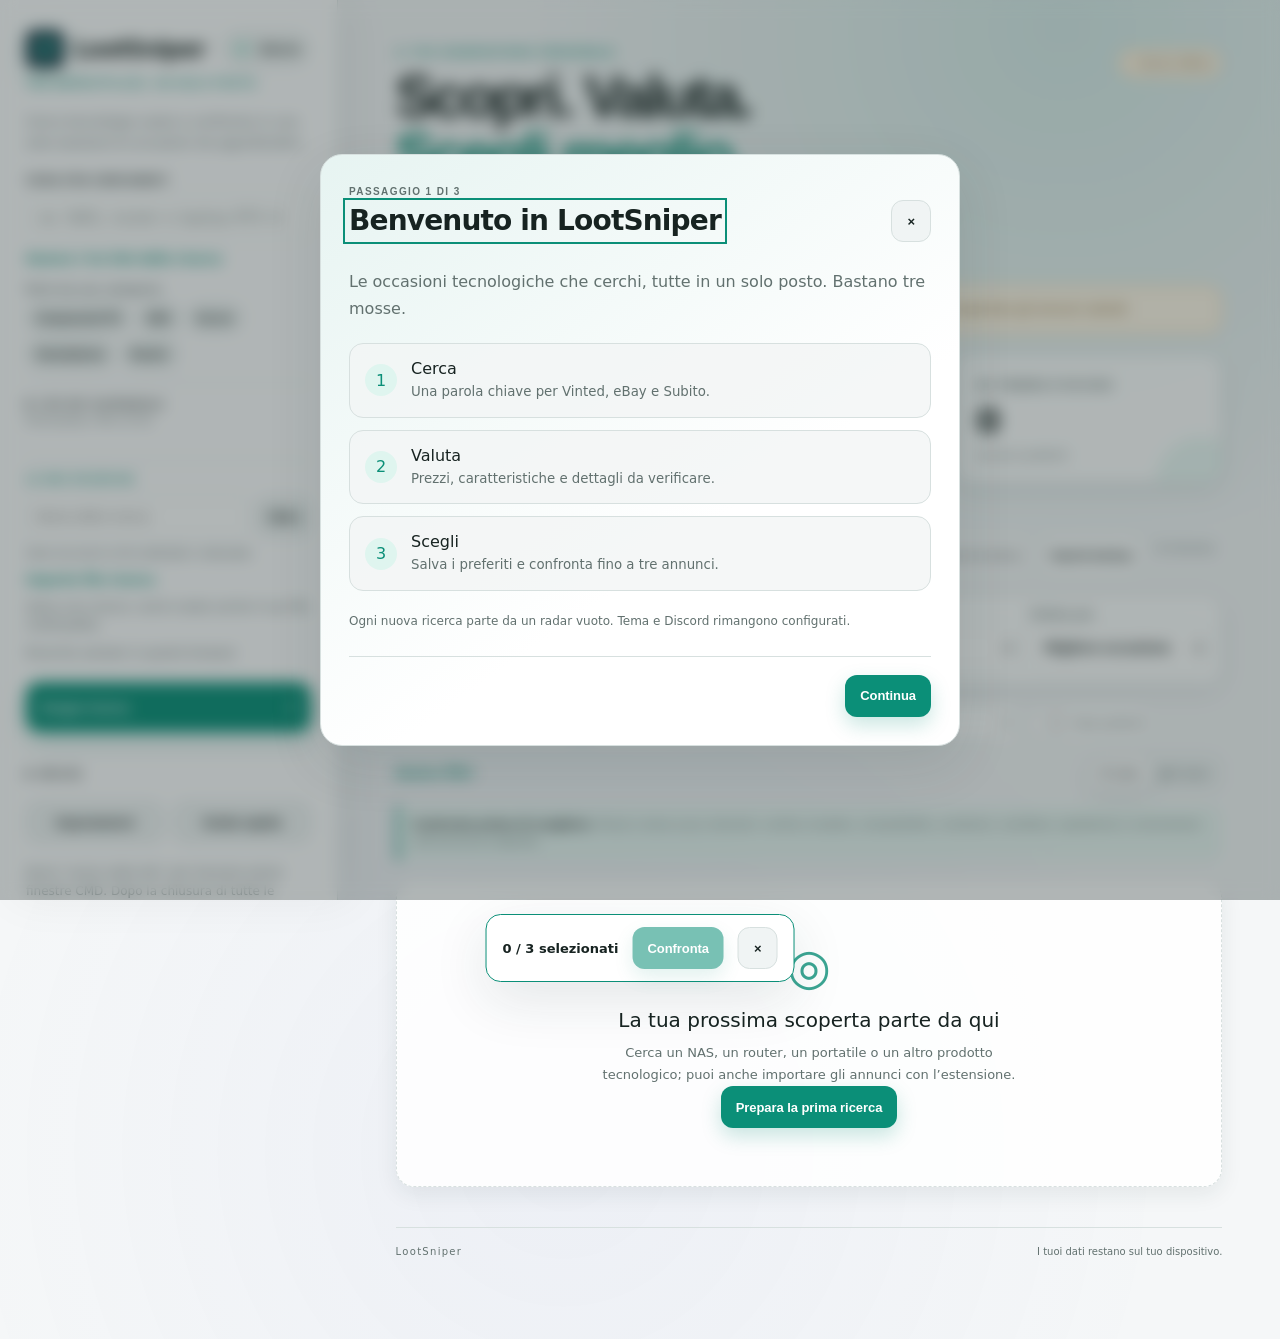
==== commit 592bb9fa: "Add reusable catalog price ranges" ====
--- a/radar usato 3 market.html
+++ b/radar usato 3 market.html
@@ -62,6 +62,7 @@
         <label class="catalog-select"><span>Ordina per</span><select id="sort-order" aria-label="Ordina risultati"><option value="margin-desc">Migliore occasione</option><option value="price-asc">Prezzo crescente</option><option value="price-desc">Prezzo decrescente</option><option value="vs-desc">Indice hardware</option><option value="newest">Più recenti</option></select></label>
       </section>
       <section class="filter-extras" aria-label="Budget e preferiti">
+        <label class="filter-chip">Prezzo da <span><input id="min-price" type="number" min="0" step="50" placeholder="0"> €</span></label>
         <label class="filter-chip">Prezzo fino a <span><input id="max-price" type="number" min="0" step="50" placeholder="Qualsiasi"> €</span></label>
         <label class="filter-chip">Risparmio minimo <span><input id="min-margin" type="number" min="0" step="50" placeholder="0"> €</span></label>
         <label class="filter-chip favorites-filter"><input id="favorites-only" type="checkbox"> Solo preferiti</label>
--- a/experience.css
+++ b/experience.css
@@ -1,4 +1,4 @@
-/* LootSniper 7.1 — filterable multi-category product catalog. */
+/* LootSniper 7.4 — live catalog facets and reusable price ranges. */
 :root,
 :root[data-theme="light"] {
   --bg: #f5f7f8;
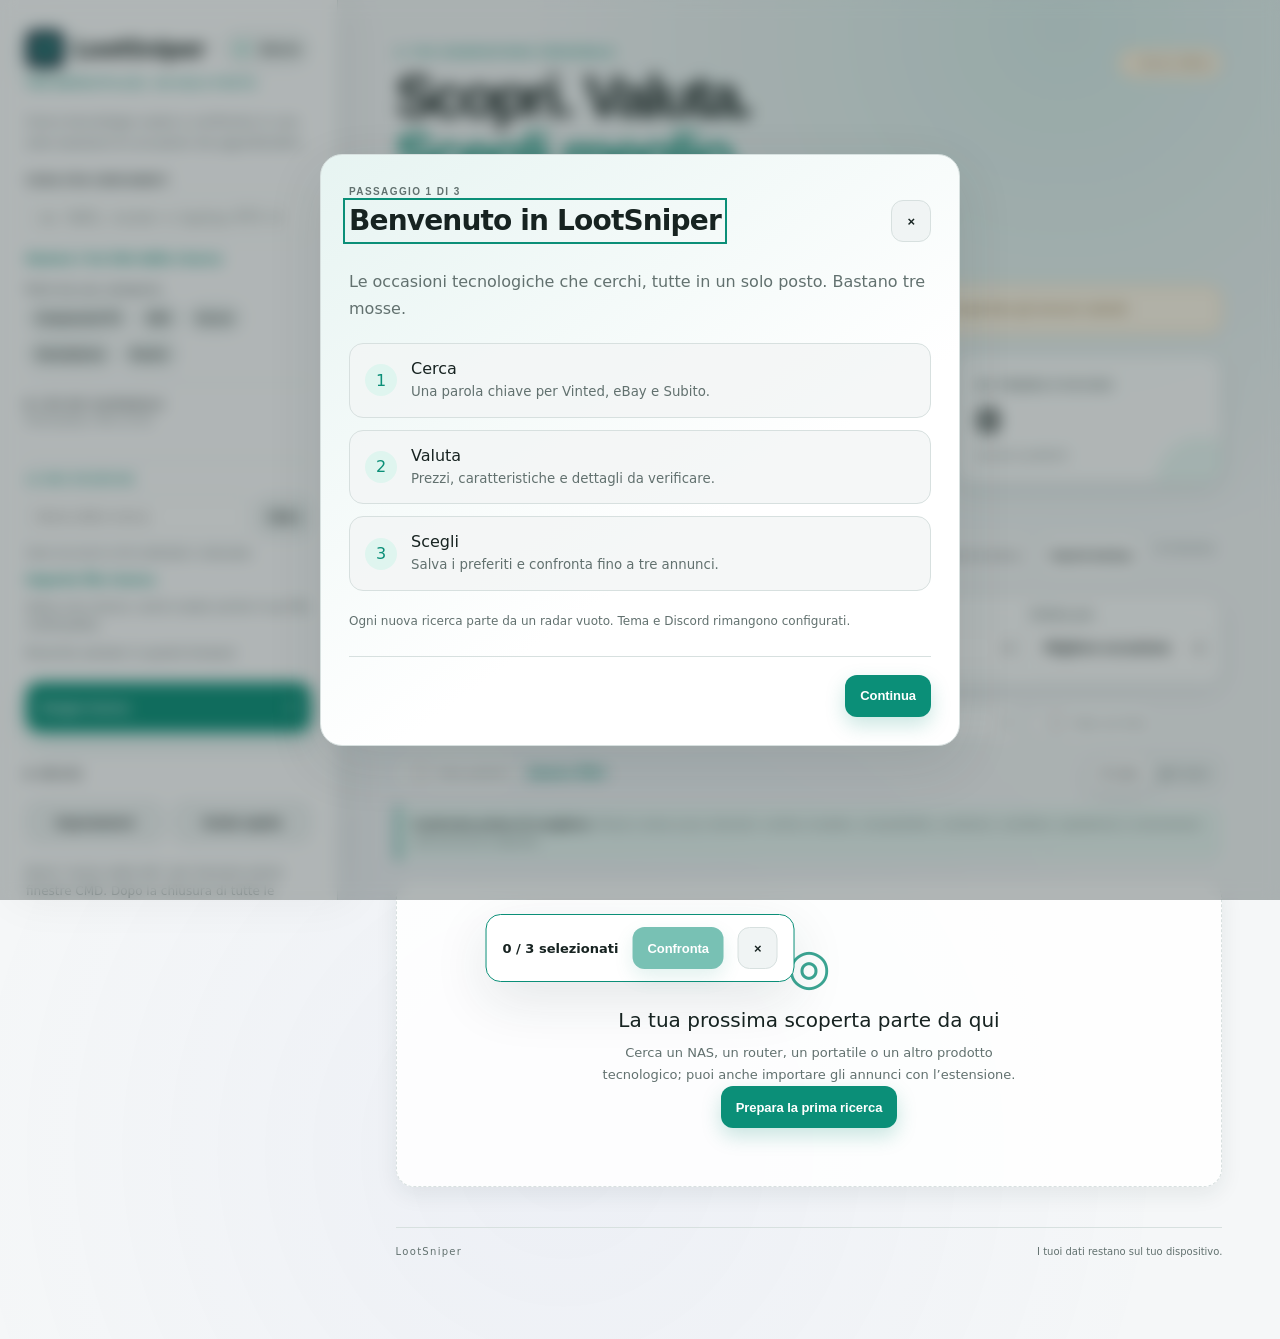
==== commit 205b959b: "Add reusable photo filtering" ====
--- a/radar usato 3 market.html
+++ b/radar usato 3 market.html
@@ -65,6 +65,7 @@
         <label class="filter-chip">Prezzo da <span><input id="min-price" type="number" min="0" step="50" placeholder="0"> €</span></label>
         <label class="filter-chip">Prezzo fino a <span><input id="max-price" type="number" min="0" step="50" placeholder="Qualsiasi"> €</span></label>
         <label class="filter-chip">Risparmio minimo <span><input id="min-margin" type="number" min="0" step="50" placeholder="0"> €</span></label>
+        <label class="filter-chip favorites-filter"><input id="with-photo-only" type="checkbox"> Solo con foto</label>
         <label class="filter-chip favorites-filter"><input id="favorites-only" type="checkbox"> Solo preferiti</label>
         <button class="text-button" id="btn-reset-filters">Azzera filtri</button>
         <div class="view-switch" role="group" aria-label="Vista risultati"><button id="btn-view-list" type="button" aria-pressed="true" title="Vista elenco">☰ <span>Lista</span></button><button id="btn-view-grid" type="button" aria-pressed="false" title="Vista griglia">▦ <span>Griglia</span></button></div>
--- a/experience.css
+++ b/experience.css
@@ -1,4 +1,4 @@
-/* LootSniper 7.4 — live catalog facets and reusable price ranges. */
+/* LootSniper 7.6 — live catalog facets with photo-aware filtering. */
 :root,
 :root[data-theme="light"] {
   --bg: #f5f7f8;
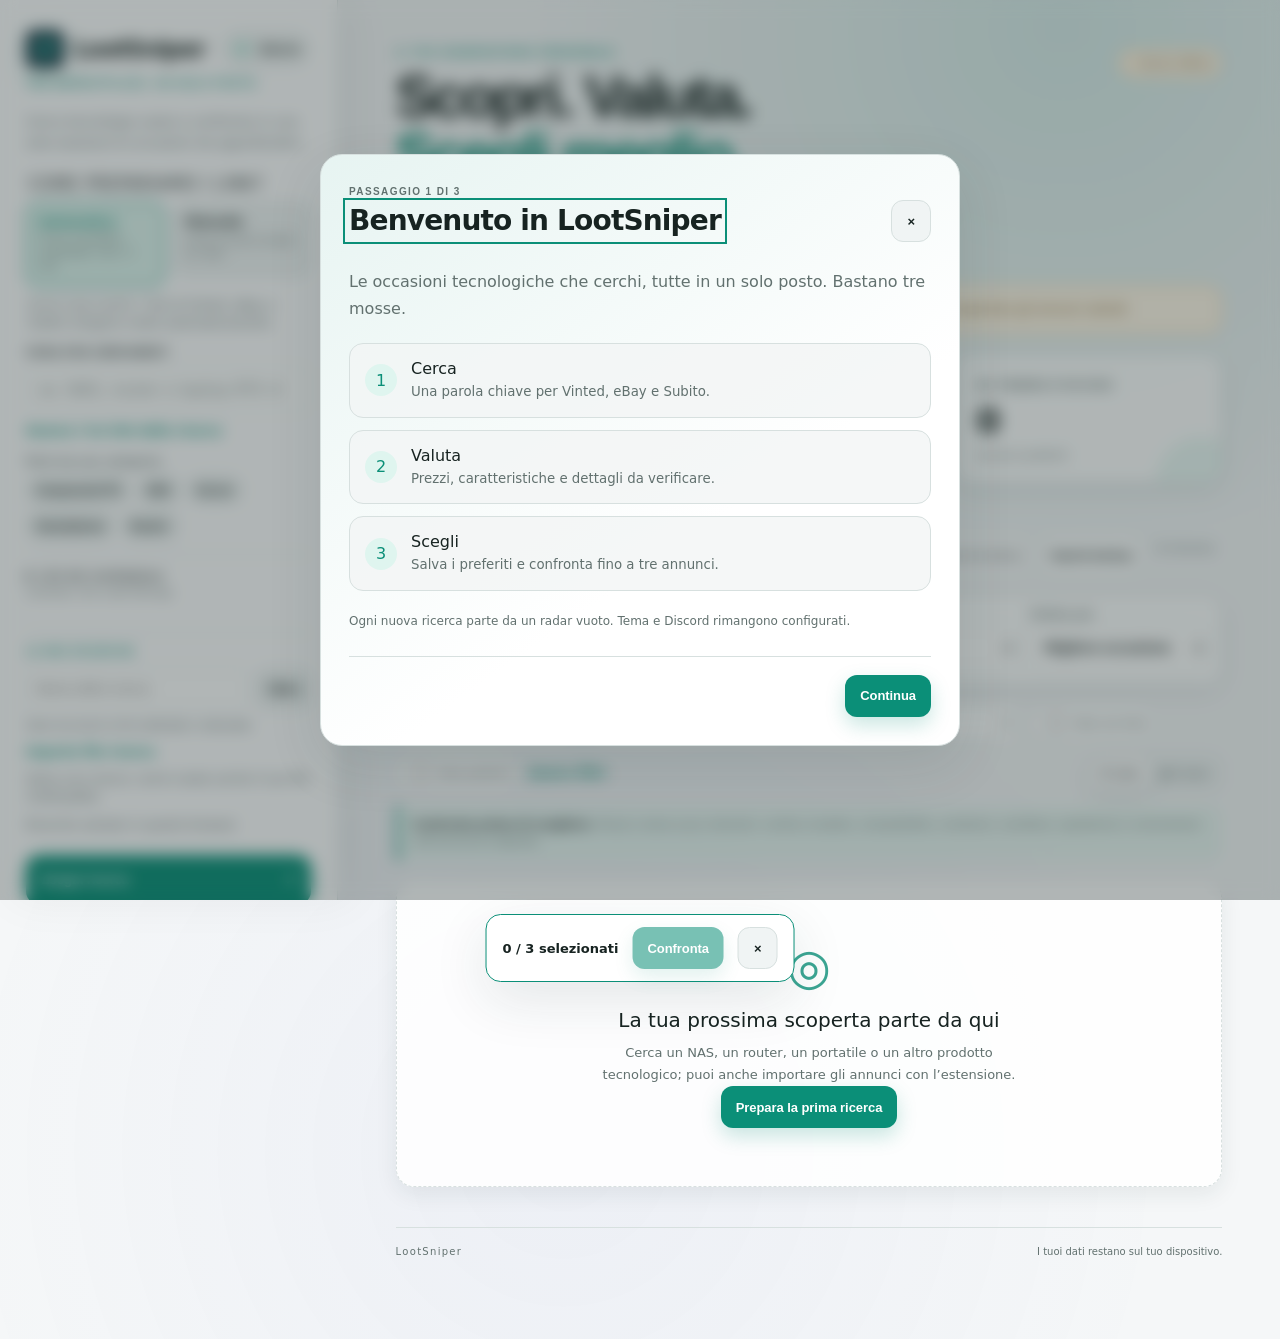
==== commit 5ffa9f54: "Add automatic or manual search links" ====
--- a/radar usato 3 market.html
+++ b/radar usato 3 market.html
@@ -22,9 +22,15 @@
       <div class="brand-intro"><div class="brand-row"><div class="brand"><img src="assets/lootsniper.svg" alt=""> LootSniper</div><button class="theme-toggle" id="btn-theme" type="button" aria-pressed="false" aria-label="Passa alla modalità notte"><span id="theme-icon" aria-hidden="true">☀</span><span id="theme-label">Giorno</span></button></div><p class="kicker">Tre marketplace. Un solo posto.</p></div>
       <p class="sidebar-copy">Cerca tecnologia usata e confronta in una sola sessione le occasioni da approfondire.</p>
       <div class="source-list">
-        <div class="field"><label for="market-query">Cosa stai cercando?</label><input id="market-query" type="search" placeholder="es. NAS, router o laptop RTX 4070" autocomplete="off"><button class="text-button" id="btn-generate-links">Genera i tre link dalla ricerca</button></div>
-        <div class="quick-searches" id="quick-searches" aria-label="Ricerche rapide"><span>Parti da una categoria</span><div><button type="button" data-query="componenti PC">Componenti PC</button><button type="button" data-query="NAS">NAS</button><button type="button" data-query="server">Server</button><button type="button" data-query="smartphone">Smartphone</button><button type="button" data-query="router Wi-Fi">Router</button></div></div>
-        <details class="source-details"><summary>Link dei marketplace <span>Personalizza i filtri sui siti</span></summary>
+        <fieldset class="source-mode" aria-describedby="source-mode-help"><legend>Come prepariamo i link?</legend><div class="source-mode-options">
+          <label><input id="source-mode-auto" name="source-mode" type="radio" value="auto" checked><span><strong>Automatico</strong><small>Scrivi il prodotto: LootSniper crea i 3 link.</small></span></label>
+          <label><input id="source-mode-manual" name="source-mode" type="radio" value="manual"><span><strong>Manuale</strong><small>Cerca sui siti e incolla tu i link.</small></span></label>
+        </div><p id="source-mode-help" class="helper">Scrivi cosa cerchi: i link di Vinted, eBay e Subito vengono creati automaticamente.</p></fieldset>
+        <div id="auto-search-panel">
+          <div class="field"><label for="market-query">Cosa stai cercando?</label><input id="market-query" type="search" placeholder="es. NAS, router o laptop RTX 4070" autocomplete="off"><button class="text-button" id="btn-generate-links">Genera i tre link dalla ricerca</button></div>
+          <div class="quick-searches" id="quick-searches" aria-label="Ricerche rapide"><span>Parti da una categoria</span><div><button type="button" data-query="componenti PC">Componenti PC</button><button type="button" data-query="NAS">NAS</button><button type="button" data-query="server">Server</button><button type="button" data-query="smartphone">Smartphone</button><button type="button" data-query="router Wi-Fi">Router</button></div></div>
+        </div>
+        <details class="source-details" id="source-details"><summary>Link dei marketplace <span id="source-details-caption">Controlla i link creati dall’app</span></summary>
           <div class="field"><label for="link-vinted"><span class="source-dot vinted"></span> Vinted</label><input id="link-vinted" type="url" placeholder="https://www.vinted.it/..." autocomplete="off"><a id="open-vinted" class="source-open" target="_blank" rel="noopener noreferrer" hidden>Apri ricerca Vinted ↗</a></div>
           <div class="field"><label for="link-ebay"><span class="source-dot ebay"></span> eBay</label><input id="link-ebay" type="url" placeholder="https://www.ebay.it/..." autocomplete="off"><a id="open-ebay" class="source-open" target="_blank" rel="noopener noreferrer" hidden>Apri ricerca eBay ↗</a></div>
           <div class="field"><label for="link-subito"><span class="source-dot subito"></span> Subito</label><input id="link-subito" type="url" placeholder="https://www.subito.it/..." autocomplete="off"><a id="open-subito" class="source-open" target="_blank" rel="noopener noreferrer" hidden>Apri ricerca Subito ↗</a></div>
--- a/experience.css
+++ b/experience.css
@@ -1,4 +1,4 @@
-/* LootSniper 7.6 — live catalog facets with photo-aware filtering. */
+/* LootSniper 7.8 — explicit automatic or manual marketplace link setup. */
 :root,
 :root[data-theme="light"] {
   --bg: #f5f7f8;
@@ -133,6 +133,20 @@
   border-color: var(--accent);
   box-shadow: 0 0 0 4px color-mix(in srgb, var(--accent) 15%, transparent);
 }
+.source-mode { min-width: 0; margin: 0; padding: 0; border: 0; }
+.source-mode legend { margin-bottom: 9px; color: var(--text); font: 700 11px/1.25 inherit; letter-spacing: .055em; text-transform: uppercase; }
+.source-mode-options { display: grid; grid-template-columns: 1fr 1fr; gap: 8px; }
+.source-mode-options label { position: relative; cursor: pointer; }
+.source-mode-options input { position: absolute; width: 1px; height: 1px; opacity: 0; pointer-events: none; }
+.source-mode-options span { display: grid; gap: 3px; min-height: 76px; padding: 12px; color: var(--text); background: var(--surface-2); border: 1px solid var(--line); border-radius: 13px; transition: border-color .16s ease, background-color .16s ease, box-shadow .16s ease; }
+.source-mode-options strong { font-size: 12px; }
+.source-mode-options small { color: var(--muted); font-size: 10px; line-height: 1.4; }
+.source-mode-options input:checked + span { color: var(--accent); background: var(--accent-soft); border-color: var(--accent); box-shadow: 0 0 0 3px color-mix(in srgb, var(--accent) 10%, transparent); }
+.source-mode-options input:focus-visible + span { outline: 2px solid var(--accent); outline-offset: 2px; }
+.source-mode #source-mode-help { margin: 9px 2px 0; }
+#auto-search-panel { display: grid; gap: 13px; }
+#auto-search-panel[hidden] { display: none; }
+.source-details.manual-mode { padding: 14px; background: var(--subtle); border: 1px solid var(--line); border-radius: 13px; }
 .source-details, .activity { border-top: 1px solid var(--line); padding-top: 14px; }
 .quick-searches { display: grid; gap: 8px; }
 .quick-searches > span { color: var(--muted); font-size: 10px; font-weight: 700; letter-spacing: .045em; }
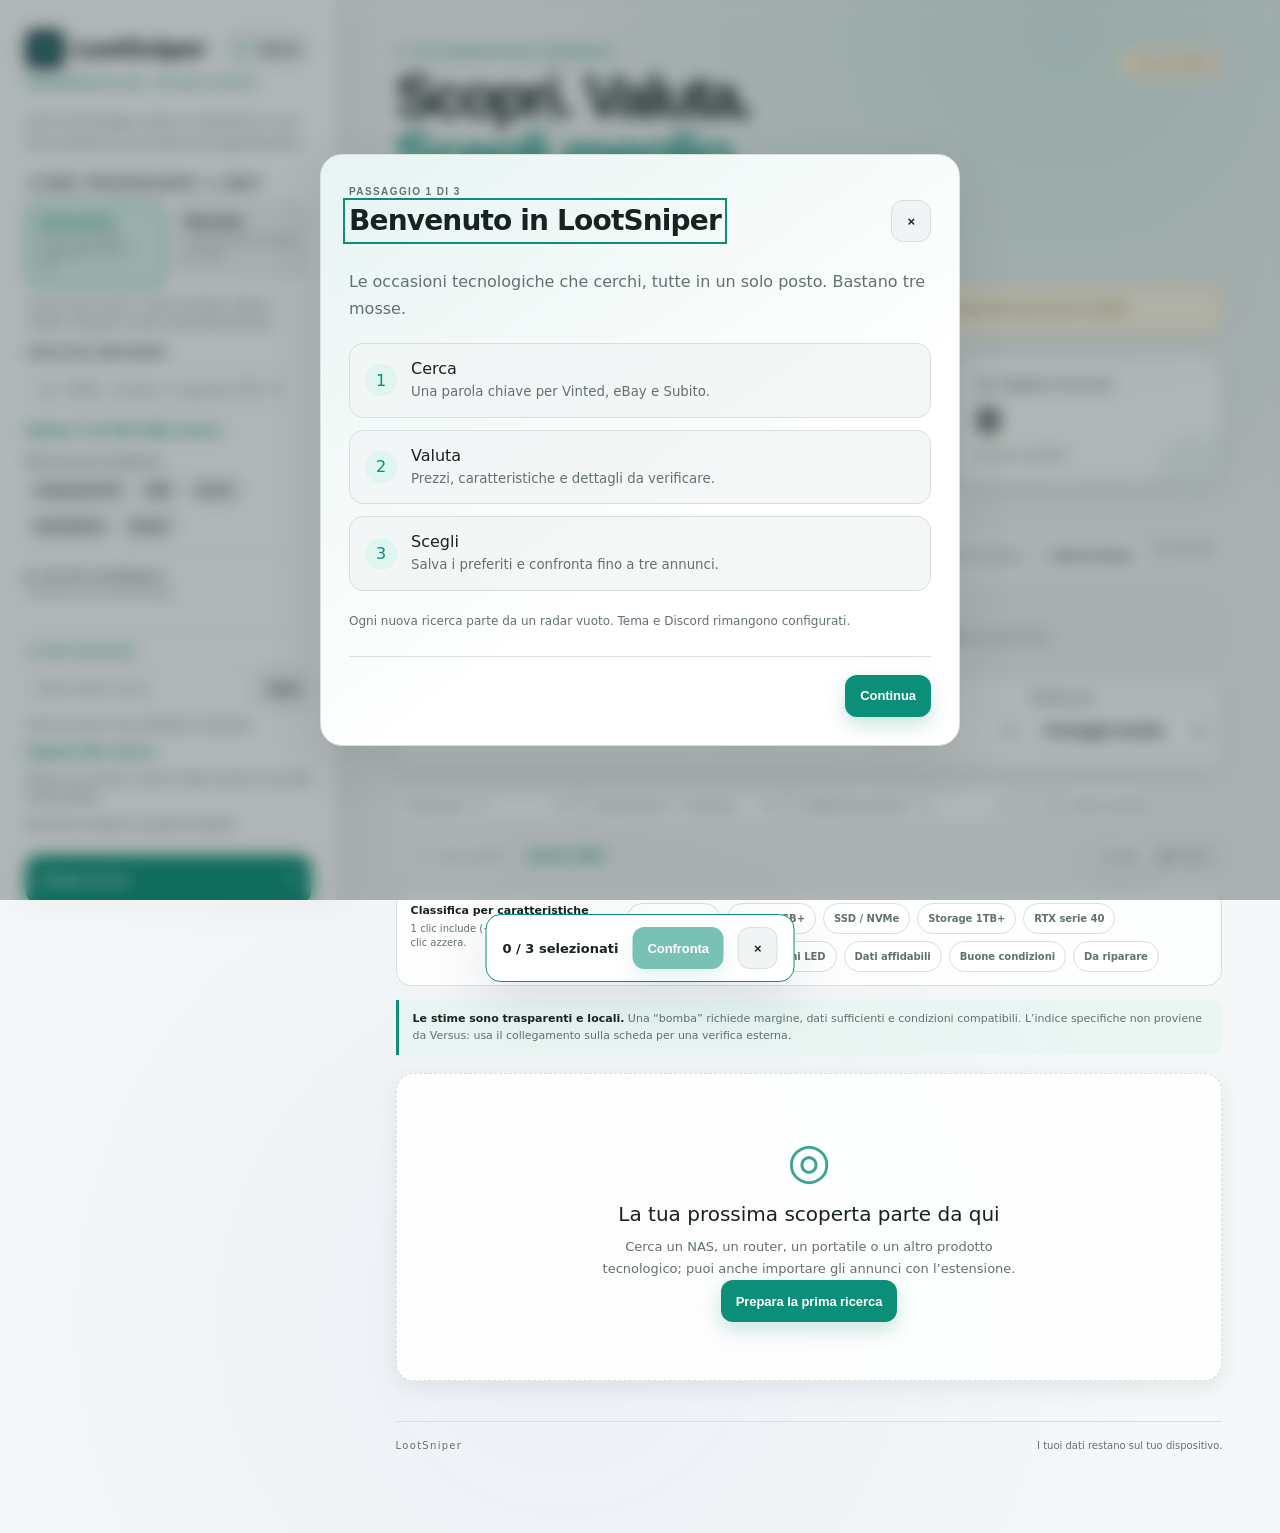
==== commit d05b1435: "Improve deal scoring and result filters" ====
--- a/radar usato 3 market.html
+++ b/radar usato 3 market.html
@@ -58,14 +58,15 @@
       <header class="topline"><div><p class="kicker">Il tuo osservatorio personale</p><h1>Scopri. Valuta.<br><span>Scegli meglio.</span></h1><p class="subtitle">Tecnologia usata da Vinted, eBay e Subito, raccolta per la ricerca che stai facendo adesso.</p></div><span class="live-dot offline" id="connection-status" role="status">Connessione…</span></header>
       <div class="offline-banner" id="offline-help" hidden>Il server locale non è raggiungibile. Avvia <strong>avvia radar.vbs</strong>: puoi comunque consultare ed esportare gli annunci salvati.</div>
       <section class="scan-feedback" id="scan-feedback" hidden aria-live="polite"><strong id="scan-feedback-title"></strong><p id="scan-feedback-body"></p><button class="text-button" id="btn-scan-help" hidden>Come importare con l’estensione →</button></section>
-      <section class="stat-strip" aria-label="Statistiche"><div class="stat"><span>Nel tuo radar</span><strong id="count-bombs">0</strong><small>si azzera a ogni ricerca</small></div><div class="stat"><span>Questa sessione</span><strong id="count-scanned">0</strong><small>annunci analizzati</small></div><div class="stat"><span>Da tenere d’occhio</span><strong id="count-favorites">0</strong><small>annunci preferiti</small></div></section>
+      <section class="stat-strip" aria-label="Statistiche"><div class="stat"><span>Bombe verificate</span><strong id="count-bombs">0</strong><small>prezzo, dati e condizioni</small></div><div class="stat"><span>Questa sessione</span><strong id="count-scanned">0</strong><small>annunci analizzati</small></div><div class="stat"><span>Da tenere d’occhio</span><strong id="count-favorites">0</strong><small>annunci preferiti</small></div></section>
       <div class="section-heading"><div><p class="catalog-kicker">Catalogo dell’usato</p><h2 id="results-title">Annunci nel radar</h2><span id="results-count" tabindex="-1" role="status">0 risultati</span></div><div class="top-actions"><button class="secondary" id="btn-export">Esporta backup</button><button class="secondary" id="btn-import-backup">Importa backup</button><details class="archive-menu"><summary>Archivio</summary><div><button class="text-button" id="btn-backup">Backup completo</button><button class="text-button" id="btn-clear">Svuota archivio</button><button class="text-button" id="btn-undo" hidden>Annulla svuotamento</button></div></details></div></div>
+      <div class="scope-switch" role="group" aria-label="Contenuto dei risultati"><button id="scope-deals" type="button" aria-pressed="true"><strong>⚡ Bombe</strong><span>Solo occasioni che superano le soglie</span></button><button id="scope-all" type="button" aria-pressed="false"><strong>Tutti gli annunci</strong><span>Anche prodotti da confrontare manualmente</span></button></div>
       <input type="file" id="backup-file" accept=".json,application/json" hidden>
       <section class="toolbar" aria-label="Filtri risultati">
         <label class="catalog-search"><span>Cerca nei risultati</span><input id="search-input" type="search" placeholder="Marca, modello o caratteristica…" aria-label="Cerca nei risultati"></label>
         <label class="catalog-select"><span>Marketplace</span><select id="platform-filter" aria-label="Filtra piattaforma"><option value="">Tutti</option><option value="VINTED">Vinted</option><option value="EBAY">eBay</option><option value="SUBITO">Subito</option></select></label>
         <label class="catalog-select"><span>Categoria</span><select id="category-filter" aria-label="Filtra categoria"><option value="">Tutte</option><option value="gaming">Portatili gaming</option><option value="component">Componenti PC</option><option value="nas">NAS</option><option value="network">Router e rete</option><option value="server">Server</option><option value="smartphone">Smartphone</option><option value="other">Altra elettronica</option></select></label>
-        <label class="catalog-select"><span>Ordina per</span><select id="sort-order" aria-label="Ordina risultati"><option value="margin-desc">Migliore occasione</option><option value="price-asc">Prezzo crescente</option><option value="price-desc">Prezzo decrescente</option><option value="vs-desc">Indice hardware</option><option value="newest">Più recenti</option></select></label>
+        <label class="catalog-select"><span>Ordina per</span><select id="sort-order" aria-label="Ordina risultati"><option value="deal-desc">Punteggio bomba</option><option value="margin-desc">Margine maggiore</option><option value="price-asc">Prezzo crescente</option><option value="price-desc">Prezzo decrescente</option><option value="vs-desc">Indice specifiche</option><option value="newest">Più recenti</option></select></label>
       </section>
       <section class="filter-extras" aria-label="Budget e preferiti">
         <label class="filter-chip">Prezzo da <span><input id="min-price" type="number" min="0" step="50" placeholder="0"> €</span></label>
@@ -76,15 +77,16 @@
         <button class="text-button" id="btn-reset-filters">Azzera filtri</button>
         <div class="view-switch" role="group" aria-label="Vista risultati"><button id="btn-view-list" type="button" aria-pressed="true" title="Vista elenco">☰ <span>Lista</span></button><button id="btn-view-grid" type="button" aria-pressed="false" title="Vista griglia">▦ <span>Griglia</span></button></div>
       </section>
+      <section class="feature-filter-panel" aria-labelledby="feature-filter-title"><div><strong id="feature-filter-title">Classifica per caratteristiche</strong><span>1 clic include (+), 2 clic esclude (−), 3 clic azzera.</span></div><div class="feature-filters" id="feature-filters"></div></section>
       <div class="active-filters" id="active-filters" aria-label="Filtri attivi" hidden></div>
-      <p class="estimate-note catalog-note"><strong>Confronta prima di scegliere.</strong> Prezzi e stime sono indicativi: verifica modello, compatibilità, condizioni, venditore, spedizione e commissioni nell’annuncio originale.</p>
+      <p class="estimate-note catalog-note"><strong>Le stime sono trasparenti e locali.</strong> Una “bomba” richiede margine, dati sufficienti e condizioni compatibili. L’indice specifiche non proviene da Versus: usa il collegamento sulla scheda per una verifica esterna.</p>
       <section class="grid" id="results-grid" data-view="list" aria-label="Annunci trovati"></section>
       <button class="secondary load-more" id="btn-more" hidden>Mostra altri 60 annunci</button>
       <footer class="main-footer"><span>LootSniper</span><span>I tuoi dati restano sul tuo dispositivo.</span></footer>
     </main>
   </div>
   <div class="compare-bar" id="compare-bar" inert><span id="compare-text">0 selezionati</span><button class="primary" id="btn-versus">Confronta</button><button class="secondary" id="btn-clear-comparison" aria-label="Annulla selezione confronto">×</button></div>
-  <dialog id="comparison-dialog" aria-labelledby="comparison-title"><div class="dialog-heading"><h2 id="comparison-title">Confronta le tue scelte</h2><button class="secondary" id="btn-close-comparison" aria-label="Chiudi confronto">×</button></div><p class="estimate-note">Prezzi e specifiche vanno verificati negli annunci. L’indice hardware compare per i portatili gaming; gli altri prodotti restano a confronto manuale.</p><div id="comparison-content" class="comparison-scroll"></div></dialog>
+  <dialog id="comparison-dialog" aria-labelledby="comparison-title"><div class="dialog-heading"><h2 id="comparison-title">Confronta le tue scelte</h2><button class="secondary" id="btn-close-comparison" aria-label="Chiudi confronto">×</button></div><p class="estimate-note">Prezzi, condizioni e specifiche vanno confermati negli annunci. Il punteggio e l’indice specifiche sono calcolati localmente; gli altri prodotti restano a confronto manuale.</p><div id="comparison-content" class="comparison-scroll"></div></dialog>
   <dialog class="settings-dialog" id="settings-dialog" aria-labelledby="settings-title">
     <div class="dialog-heading"><h2 id="settings-title">Impostazioni</h2><button class="secondary" id="btn-close-settings" aria-label="Chiudi impostazioni">×</button></div>
     <p>Configura la ricerca e scegli come ricevere le occasioni.</p>
--- a/experience.css
+++ b/experience.css
@@ -1,4 +1,4 @@
-/* LootSniper 7.8 — explicit automatic or manual marketplace link setup. */
+/* LootSniper 8.0 — transparent deal scoring and tri-state filters. */
 :root,
 :root[data-theme="light"] {
   --bg: #f5f7f8;
@@ -250,6 +250,13 @@
 .archive-menu > summary:hover { color: var(--accent); background: var(--accent-soft); }
 .archive-menu > div { background: var(--surface); border-color: var(--line); border-radius: 13px; box-shadow: var(--shadow); }
 
+.scope-switch { display: grid; grid-template-columns: repeat(2, minmax(0, 1fr)); gap: 9px; margin: 0 0 13px; padding: 5px; background: var(--surface-2); border: 1px solid var(--line); border-radius: 17px; }
+.scope-switch button { display: grid; gap: 3px; min-height: 58px; padding: 10px 14px; color: var(--muted); text-align: left; background: transparent; border: 1px solid transparent; border-radius: 12px; }
+.scope-switch button strong { color: inherit; font-size: 13px; }
+.scope-switch button span { font-size: 10px; line-height: 1.35; }
+.scope-switch button[aria-pressed="true"] { color: var(--text); background: var(--surface); border-color: color-mix(in srgb, var(--accent) 38%, var(--line)); box-shadow: var(--shadow-small); }
+.scope-switch button[aria-pressed="true"] strong { color: var(--accent); }
+
 .toolbar { grid-template-columns: minmax(220px, 1fr) 145px 160px 180px; gap: 10px; margin-bottom: 13px; padding: 14px; background: var(--panel); border: 1px solid var(--line); border-radius: 16px; box-shadow: var(--shadow-small); }
 .toolbar input, .toolbar select { font-size: 12px; }
 .catalog-search, .catalog-select { display: grid; gap: 6px; color: var(--muted); font-size: 10px; font-weight: 700; letter-spacing: .04em; }
@@ -257,6 +264,14 @@
 .filter-extras { color: var(--muted); gap: 9px; padding: 3px 0 14px; }
 .filter-chip { min-height: 38px; padding: 4px 9px 4px 12px; background: var(--panel); border: 1px solid var(--line); border-radius: 999px; }
 .filter-extras input[type="number"] { width: 88px; min-height: 34px; padding: 7px 9px; font-size: 11px; }
+.feature-filter-panel { display: grid; grid-template-columns: minmax(190px, .35fr) minmax(0, 1fr); align-items: start; gap: 13px; margin: 0 0 14px; padding: 13px 14px; background: var(--panel); border: 1px solid var(--line); border-radius: 15px; }
+.feature-filter-panel > div:first-child { display: grid; gap: 4px; color: var(--muted); font-size: 10px; line-height: 1.4; }
+.feature-filter-panel strong { color: var(--text); font-size: 11px; }
+.feature-filters { display: flex; flex-wrap: wrap; gap: 7px; }
+.tri-filter { min-height: 31px; padding: 6px 10px; color: var(--muted); background: var(--surface); border: 1px solid var(--line); border-radius: 999px; font-size: 10px; font-weight: 680; }
+.tri-filter:hover { color: var(--text); border-color: var(--accent); }
+.tri-filter.include { color: var(--accent); background: var(--accent-soft); border-color: color-mix(in srgb, var(--accent) 55%, var(--line)); }
+.tri-filter.exclude { color: var(--red); background: color-mix(in srgb, var(--red) 10%, var(--surface)); border-color: color-mix(in srgb, var(--red) 45%, var(--line)); }
 .active-filters { display: flex; align-items: center; flex-wrap: wrap; gap: 7px; margin: -3px 0 15px; }
 .active-filters[hidden] { display: none; }
 .active-filters > span { margin-right: 2px; color: var(--muted); font-size: 10px; font-weight: 700; letter-spacing: .045em; text-transform: uppercase; }
@@ -280,6 +295,7 @@
   transition: transform .2s ease, border-color .2s ease, box-shadow .2s ease;
 }
 .card:hover { transform: translateY(-2px); border-color: color-mix(in srgb, var(--accent) 42%, var(--line)); box-shadow: var(--shadow); }
+.card.deal-bomb { border-color: color-mix(in srgb, var(--accent) 50%, var(--line)); box-shadow: 0 12px 32px color-mix(in srgb, var(--accent) 10%, transparent); }
 .card-image { position: relative; height: 210px; padding: 18px; color: var(--muted); background: var(--subtle); }
 .card-image img { object-fit: contain; border-radius: 10px; }
 .card-image.card-image-empty { display: flex; flex-direction: column; gap: 7px; height: 150px; padding: 20px; background: linear-gradient(135deg, var(--accent-soft), var(--subtle)); }
@@ -295,9 +311,16 @@
 .listing-details { display: -webkit-box; -webkit-box-orient: vertical; -webkit-line-clamp: 3; overflow: hidden; margin: 0 0 13px; color: var(--muted); font-size: 12px; line-height: 1.55; }
 .platform { padding: 5px 8px; border-radius: 999px; font-family: inherit; font-size: 9px; }
 .favorite { z-index: 2; top: 12px; right: 12px; width: 38px; height: 38px; color: var(--yellow); background: color-mix(in srgb, var(--surface) 90%, transparent); border: 1px solid var(--line); border-radius: 50%; backdrop-filter: blur(10px); }
+.deal-score { position: absolute; z-index: 2; left: 12px; top: 12px; padding: 7px 10px; color: var(--muted); background: color-mix(in srgb, var(--surface) 92%, transparent); border: 1px solid var(--line); border-radius: 999px; font-size: 10px; font-weight: 800; backdrop-filter: blur(10px); }
+.deal-score.bomb { color: var(--accent); border-color: color-mix(in srgb, var(--accent) 60%, var(--line)); }
+.deal-score.interesting { color: var(--yellow); border-color: color-mix(in srgb, var(--yellow) 55%, var(--line)); }
 .power { color: var(--blue); font-family: inherit; }
 .power-bar { height: 6px; background: var(--surface-3); }
 .power-bar i { background: linear-gradient(90deg, var(--blue), color-mix(in srgb, var(--blue) 55%, var(--accent))); }
+.metrics { display: grid; grid-template-columns: repeat(2, minmax(0, 1fr)); gap: 12px; margin-top: 4px; }
+.metrics .power { display: grid; gap: 6px; }
+.metrics .confidence { color: var(--accent); }
+.metrics .confidence .power-bar i { background: linear-gradient(90deg, var(--accent), color-mix(in srgb, var(--accent) 55%, var(--blue))); }
 .card-body { gap: 14px; padding: 18px 19px; }
 .tag { padding: 5px 8px; border-radius: 999px; font-family: inherit; font-size: 9px; letter-spacing: .02em; }
 .t-up { color: var(--accent); background: var(--accent-soft); }
@@ -309,6 +332,9 @@
 .ask-price { color: var(--text); font-size: 24px; }
 .estimate strong { color: var(--yellow); }
 .saving { color: var(--accent); font-family: inherit; }
+.retail-estimate { display: grid; gap: 5px; padding-top: 12px; border-top: 1px solid var(--line); }
+.retail-estimate span { color: var(--muted); font-size: 9px; font-weight: 700; letter-spacing: .04em; text-transform: uppercase; }
+.retail-estimate strong { color: var(--text); font-size: 15px; }
 .deal-reason { margin: 15px 0 0; padding: 13px 14px; color: var(--muted); background: var(--subtle); border: 1px solid var(--line); border-radius: 13px; }
 .deal-reason p { margin: 7px 0; font-size: 11px; line-height: 1.5; }
 .deal-reason strong { color: var(--accent); }
@@ -317,9 +343,11 @@
 .card-note, .price-history summary, .price-history time, .compare-label { color: var(--muted); }
 .price-history li { border-color: var(--line); }
 .card-meta { display: grid; gap: 4px; margin-top: auto; }
-.card-foot { display: grid; grid-template-columns: auto minmax(120px, 1fr); padding: 0; background: transparent; border: 0; }
+.card-foot { display: grid; grid-template-columns: auto minmax(110px, 1fr); gap: 7px; padding: 0; background: transparent; border: 0; }
 .card-foot a { color: var(--accent-ink); background: var(--accent); border: 0; border-radius: 10px; font: 680 11px/1.2 inherit; }
 .card-foot a:hover { color: var(--accent-ink); background: var(--accent-strong); }
+.card-foot .versus-link { grid-column: 1 / -1; color: var(--blue); background: color-mix(in srgb, var(--blue) 10%, var(--surface)); border: 1px solid color-mix(in srgb, var(--blue) 35%, var(--line)); }
+.card-foot .versus-link:hover { color: var(--text); background: color-mix(in srgb, var(--blue) 18%, var(--surface)); }
 
 .grid[data-view="list"] .card { display: grid; grid-template-columns: minmax(190px, 230px) minmax(260px, 1fr) minmax(210px, 250px); align-items: stretch; overflow: hidden; }
 .grid[data-view="list"] .card-image { grid-column: 1; height: 100%; min-height: 280px; border-right: 1px solid var(--line); }
@@ -386,6 +414,7 @@
   .app-shell { grid-template-columns: 310px minmax(0, 1fr); }
   .main { padding-inline: 25px; }
   .toolbar { grid-template-columns: 1fr 1fr; }
+  .feature-filter-panel { grid-template-columns: 1fr; }
   .catalog-search { grid-column: 1 / -1; }
   .grid[data-view="grid"] { grid-template-columns: repeat(auto-fill, minmax(285px, 1fr)); gap: 15px; }
   .grid[data-view="list"] .card { grid-template-columns: 190px minmax(0, 1fr); }
@@ -416,6 +445,9 @@
   .stat::after { display: none; }
   .stat strong { font-size: 28px; }
   .toolbar { grid-template-columns: 1fr; padding: 11px; }
+  .scope-switch { grid-template-columns: 1fr; }
+  .scope-switch button { min-height: 50px; }
+  .metrics { grid-template-columns: 1fr; }
   .catalog-search { grid-column: auto; }
   .filter-chip { border-radius: 11px; }
   .view-switch { width: 100%; margin-left: 0; }
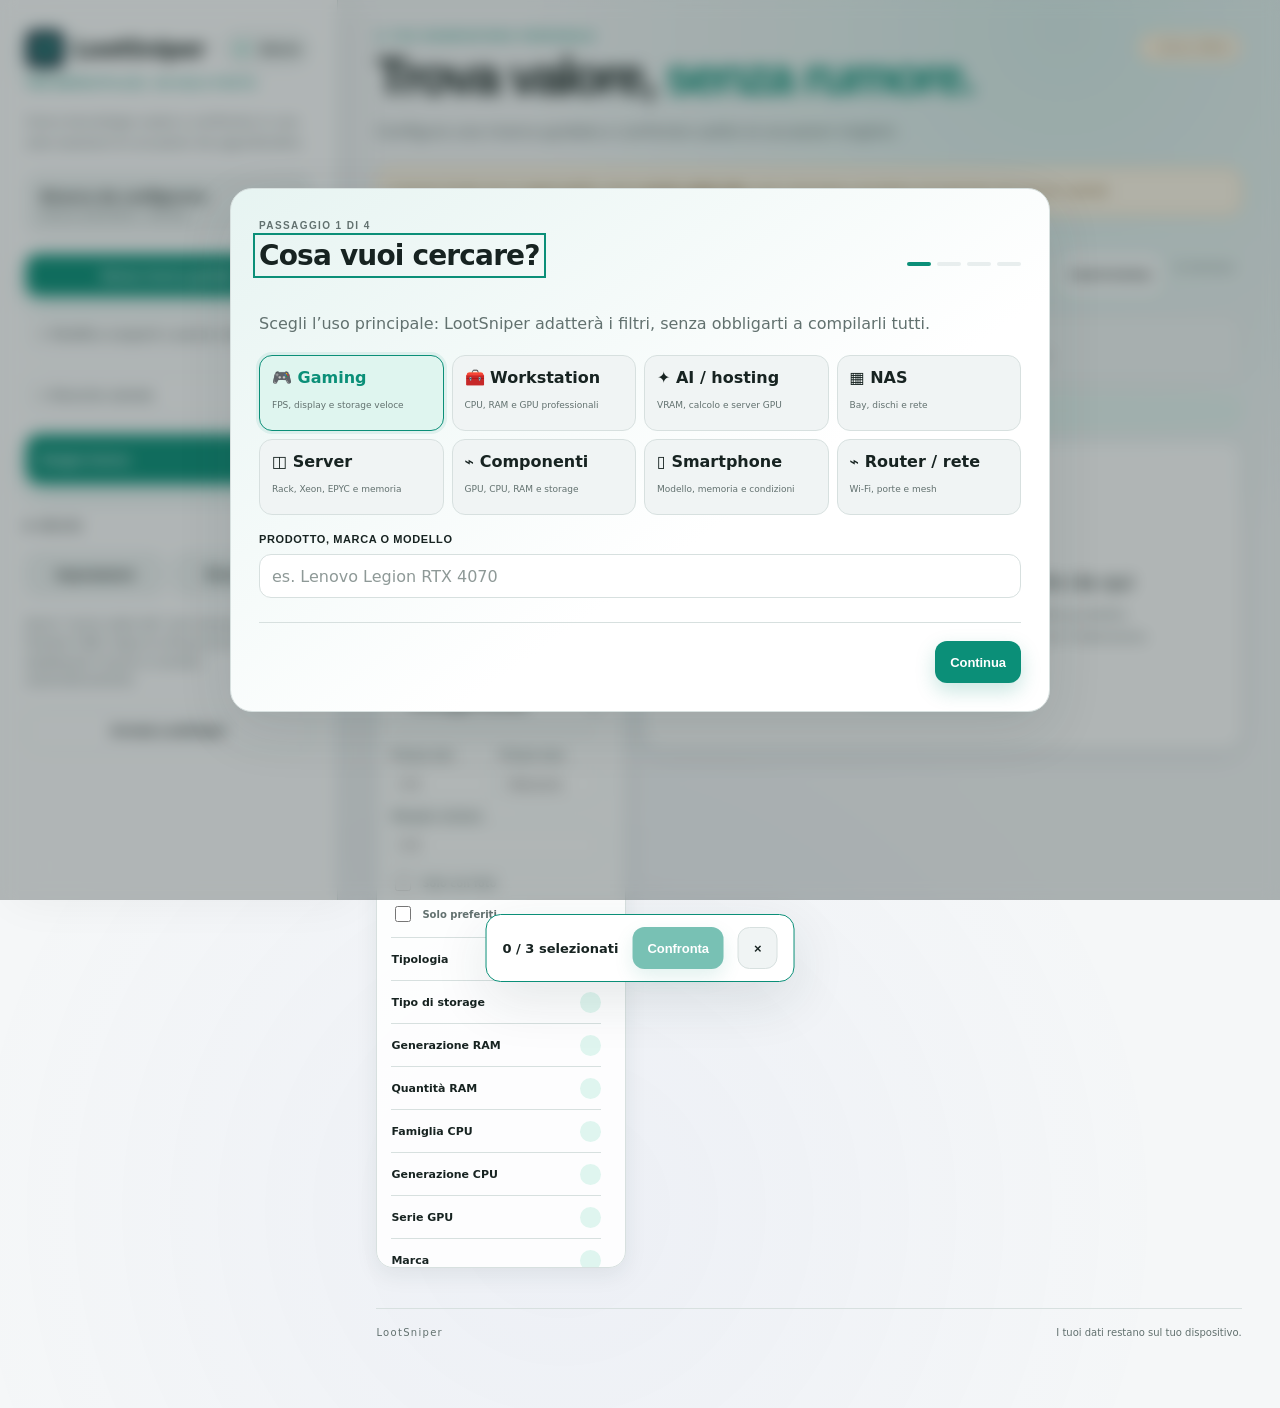
==== commit 91ef25b8: "Add guided search and marketplace filters" ====
--- a/radar usato 3 market.html
+++ b/radar usato 3 market.html
@@ -21,7 +21,9 @@
     <aside class="sidebar" aria-label="Configurazione ricerca">
       <div class="brand-intro"><div class="brand-row"><div class="brand"><img src="assets/lootsniper.svg" alt=""> LootSniper</div><button class="theme-toggle" id="btn-theme" type="button" aria-pressed="false" aria-label="Passa alla modalità notte"><span id="theme-icon" aria-hidden="true">☀</span><span id="theme-label">Giorno</span></button></div><p class="kicker">Tre marketplace. Un solo posto.</p></div>
       <p class="sidebar-copy">Cerca tecnologia usata e confronta in una sola sessione le occasioni da approfondire.</p>
-      <div class="source-list">
+      <div class="search-summary" id="search-summary"><strong>Ricerca da configurare</strong><span>Scegli cosa e come cercare</span></div>
+      <button class="primary compact-new-search" id="btn-new-search" type="button">Nuova ricerca guidata</button>
+      <details class="source-editor" id="source-editor"><summary>Modifica sorgenti e parole chiave</summary><div class="source-list">
         <fieldset class="source-mode" aria-describedby="source-mode-help"><legend>Come prepariamo i link?</legend><div class="source-mode-options">
           <label><input id="source-mode-auto" name="source-mode" type="radio" value="auto" checked><span><strong>Automatico</strong><small>Scrivi il prodotto: LootSniper crea i 3 link.</small></span></label>
           <label><input id="source-mode-manual" name="source-mode" type="radio" value="manual"><span><strong>Manuale</strong><small>Cerca sui siti e incolla tu i link.</small></span></label>
@@ -35,8 +37,8 @@
           <div class="field"><label for="link-ebay"><span class="source-dot ebay"></span> eBay</label><input id="link-ebay" type="url" placeholder="https://www.ebay.it/..." autocomplete="off"><a id="open-ebay" class="source-open" target="_blank" rel="noopener noreferrer" hidden>Apri ricerca eBay ↗</a></div>
           <div class="field"><label for="link-subito"><span class="source-dot subito"></span> Subito</label><input id="link-subito" type="url" placeholder="https://www.subito.it/..." autocomplete="off"><a id="open-subito" class="source-open" target="_blank" rel="noopener noreferrer" hidden>Apri ricerca Subito ↗</a></div>
         </details>
-      </div>
-      <div class="saved-searches">
+      </div></details>
+      <details class="saved-searches"><summary>Ricerche salvate</summary><div class="saved-searches-body">
         <p class="kicker">Le mie ricerche</p>
         <div class="save-search-row"><input id="search-name" type="text" aria-label="Nome della ricerca" placeholder="Nome della ricerca" maxlength="80"><button class="secondary" id="btn-save-search">Salva</button></div>
         <p class="saved-file-note">Salva crea anche un file modificabile e riutilizzabile.</p>
@@ -44,44 +46,49 @@
         <input type="file" id="search-profile-file" accept=".json,application/json" hidden>
         <div class="saved-search-list" id="saved-search-list"></div><small id="sync-status" class="helper">Caricamento ricerche…</small>
         <button class="text-button" id="btn-restore-searches" hidden>Recupera ricerche dalla copia locale</button>
-      </div>
+      </div></details>
 
       <div class="button-stack"><button class="primary" id="btn-scan"><span class="loader" aria-hidden="true"></span><span id="btn-text">Esegui ricerca</span><span aria-hidden="true">↗</span></button><button class="secondary" id="btn-stop" hidden>Interrompi ricerca</button></div>
       <a class="mobile-results-link text-button" href="#main">Vai ai risultati ↓</a>
       <div id="scan-progress" hidden role="status"><progress aria-label="Ricerca in corso"></progress><span id="scan-status"></span></div>
       <details class="activity"><summary>Attività</summary><div class="status-box" id="log-box" role="log" aria-live="polite"><p>Sistema pronto. I risultati restano nel tuo browser.</p></div></details>
-      <div class="utility-actions"><button class="secondary" id="btn-settings">Impostazioni</button><button class="secondary" id="btn-help">Guida rapida</button></div>
+      <div class="utility-actions"><button class="secondary" id="btn-settings">Impostazioni</button><button class="secondary" id="btn-help">Riconfigura</button></div>
       <p class="helper" id="lifetime-status">Avvia “avvia radar.vbs” per lavorare senza finestre CMD. Dopo la chiusura di tutte le dashboard il server si arresta automaticamente.</p>
       <button class="secondary" id="btn-shutdown">Arresta LootSniper</button>
     </aside>
     <main class="main" id="main">
-      <header class="topline"><div><p class="kicker">Il tuo osservatorio personale</p><h1>Scopri. Valuta.<br><span>Scegli meglio.</span></h1><p class="subtitle">Tecnologia usata da Vinted, eBay e Subito, raccolta per la ricerca che stai facendo adesso.</p></div><span class="live-dot offline" id="connection-status" role="status">Connessione…</span></header>
+      <header class="topline"><div><p class="kicker">Il tuo osservatorio personale</p><h1>Trova valore, <span>senza rumore.</span></h1><p class="subtitle">Configura una ricerca guidata e confronta subito le occasioni migliori.</p></div><span class="live-dot offline" id="connection-status" role="status">Connessione…</span></header>
       <div class="offline-banner" id="offline-help" hidden>Il server locale non è raggiungibile. Avvia <strong>avvia radar.vbs</strong>: puoi comunque consultare ed esportare gli annunci salvati.</div>
       <section class="scan-feedback" id="scan-feedback" hidden aria-live="polite"><strong id="scan-feedback-title"></strong><p id="scan-feedback-body"></p><button class="text-button" id="btn-scan-help" hidden>Come importare con l’estensione →</button></section>
-      <section class="stat-strip" aria-label="Statistiche"><div class="stat"><span>Bombe verificate</span><strong id="count-bombs">0</strong><small>prezzo, dati e condizioni</small></div><div class="stat"><span>Questa sessione</span><strong id="count-scanned">0</strong><small>annunci analizzati</small></div><div class="stat"><span>Da tenere d’occhio</span><strong id="count-favorites">0</strong><small>annunci preferiti</small></div></section>
+      <section class="stat-strip" id="stat-strip" aria-label="Statistiche" hidden><div class="stat"><span>Bombe verificate</span><strong id="count-bombs">0</strong><small>prezzo, dati e condizioni</small></div><div class="stat"><span>Analizzati</span><strong id="count-scanned">0</strong><small>in questa sessione</small></div><div class="stat"><span>Preferiti</span><strong id="count-favorites">0</strong><small>da tenere d’occhio</small></div></section>
       <div class="section-heading"><div><p class="catalog-kicker">Catalogo dell’usato</p><h2 id="results-title">Annunci nel radar</h2><span id="results-count" tabindex="-1" role="status">0 risultati</span></div><div class="top-actions"><button class="secondary" id="btn-export">Esporta backup</button><button class="secondary" id="btn-import-backup">Importa backup</button><details class="archive-menu"><summary>Archivio</summary><div><button class="text-button" id="btn-backup">Backup completo</button><button class="text-button" id="btn-clear">Svuota archivio</button><button class="text-button" id="btn-undo" hidden>Annulla svuotamento</button></div></details></div></div>
       <div class="scope-switch" role="group" aria-label="Contenuto dei risultati"><button id="scope-deals" type="button" aria-pressed="true"><strong>⚡ Bombe</strong><span>Solo occasioni che superano le soglie</span></button><button id="scope-all" type="button" aria-pressed="false"><strong>Tutti gli annunci</strong><span>Anche prodotti da confrontare manualmente</span></button></div>
       <input type="file" id="backup-file" accept=".json,application/json" hidden>
-      <section class="toolbar" aria-label="Filtri risultati">
-        <label class="catalog-search"><span>Cerca nei risultati</span><input id="search-input" type="search" placeholder="Marca, modello o caratteristica…" aria-label="Cerca nei risultati"></label>
-        <label class="catalog-select"><span>Marketplace</span><select id="platform-filter" aria-label="Filtra piattaforma"><option value="">Tutti</option><option value="VINTED">Vinted</option><option value="EBAY">eBay</option><option value="SUBITO">Subito</option></select></label>
-        <label class="catalog-select"><span>Categoria</span><select id="category-filter" aria-label="Filtra categoria"><option value="">Tutte</option><option value="gaming">Portatili gaming</option><option value="component">Componenti PC</option><option value="nas">NAS</option><option value="network">Router e rete</option><option value="server">Server</option><option value="smartphone">Smartphone</option><option value="other">Altra elettronica</option></select></label>
-        <label class="catalog-select"><span>Ordina per</span><select id="sort-order" aria-label="Ordina risultati"><option value="deal-desc">Punteggio bomba</option><option value="margin-desc">Margine maggiore</option><option value="price-asc">Prezzo crescente</option><option value="price-desc">Prezzo decrescente</option><option value="vs-desc">Indice specifiche</option><option value="newest">Più recenti</option></select></label>
-      </section>
-      <section class="filter-extras" aria-label="Budget e preferiti">
-        <label class="filter-chip">Prezzo da <span><input id="min-price" type="number" min="0" step="50" placeholder="0"> €</span></label>
-        <label class="filter-chip">Prezzo fino a <span><input id="max-price" type="number" min="0" step="50" placeholder="Qualsiasi"> €</span></label>
-        <label class="filter-chip">Risparmio minimo <span><input id="min-margin" type="number" min="0" step="50" placeholder="0"> €</span></label>
-        <label class="filter-chip favorites-filter"><input id="with-photo-only" type="checkbox"> Solo con foto</label>
-        <label class="filter-chip favorites-filter"><input id="favorites-only" type="checkbox"> Solo preferiti</label>
-        <button class="text-button" id="btn-reset-filters">Azzera filtri</button>
-        <div class="view-switch" role="group" aria-label="Vista risultati"><button id="btn-view-list" type="button" aria-pressed="true" title="Vista elenco">☰ <span>Lista</span></button><button id="btn-view-grid" type="button" aria-pressed="false" title="Vista griglia">▦ <span>Griglia</span></button></div>
-      </section>
-      <section class="feature-filter-panel" aria-labelledby="feature-filter-title"><div><strong id="feature-filter-title">Classifica per caratteristiche</strong><span>1 clic include (+), 2 clic esclude (−), 3 clic azzera.</span></div><div class="feature-filters" id="feature-filters"></div></section>
-      <div class="active-filters" id="active-filters" aria-label="Filtri attivi" hidden></div>
-      <p class="estimate-note catalog-note"><strong>Le stime sono trasparenti e locali.</strong> Una “bomba” richiede margine, dati sufficienti e condizioni compatibili. L’indice specifiche non proviene da Versus: usa il collegamento sulla scheda per una verifica esterna.</p>
-      <section class="grid" id="results-grid" data-view="list" aria-label="Annunci trovati"></section>
-      <button class="secondary load-more" id="btn-more" hidden>Mostra altri 60 annunci</button>
+      <div class="catalog-layout">
+        <aside class="filter-rail" aria-label="Filtri della ricerca">
+          <div class="filter-rail-heading"><div><span>Affina</span><strong id="guided-filter-title">Filtri della ricerca</strong></div><button class="text-button" id="btn-reset-filters">Azzera</button></div>
+          <section class="toolbar" aria-label="Filtri risultati">
+            <label class="catalog-search"><span>Cerca nei risultati</span><input id="search-input" type="search" placeholder="Marca o modello…" aria-label="Cerca nei risultati"></label>
+            <label class="catalog-select"><span>Marketplace</span><select id="platform-filter" aria-label="Filtra piattaforma"><option value="">Tutti</option><option value="VINTED">Vinted</option><option value="EBAY">eBay</option><option value="SUBITO">Subito</option></select></label>
+            <label class="catalog-select"><span>Categoria</span><select id="category-filter" aria-label="Filtra categoria"><option value="">Tutte</option><option value="gaming">Portatili gaming</option><option value="component">Componenti PC</option><option value="nas">NAS</option><option value="network">Router e rete</option><option value="server">Server</option><option value="smartphone">Smartphone</option><option value="other">Altra elettronica</option></select></label>
+            <label class="catalog-select"><span>Ordina</span><select id="sort-order" aria-label="Ordina risultati"><option value="deal-desc">Punteggio bomba</option><option value="margin-desc">Margine maggiore</option><option value="price-asc">Prezzo crescente</option><option value="price-desc">Prezzo decrescente</option><option value="vs-desc">Indice specifiche</option><option value="newest">Più recenti</option></select></label>
+          </section>
+          <section class="filter-extras" aria-label="Budget e preferiti">
+            <div class="price-pair"><label>Prezzo min<input id="min-price" type="number" min="0" step="50" placeholder="0 €"></label><label>Prezzo max<input id="max-price" type="number" min="0" step="50" placeholder="Nessuno"></label></div>
+            <label>Margine minimo<input id="min-margin" type="number" min="0" step="50" placeholder="0 €"></label>
+            <label class="check-filter"><input id="with-photo-only" type="checkbox"> Solo con foto</label>
+            <label class="check-filter"><input id="favorites-only" type="checkbox"> Solo preferiti</label>
+          </section>
+          <div class="guided-filter-groups" id="guided-filter-groups"></div>
+          <div class="view-switch" role="group" aria-label="Vista risultati"><button id="btn-view-list" type="button" aria-pressed="true" title="Vista elenco">☰ <span>Lista</span></button><button id="btn-view-grid" type="button" aria-pressed="false" title="Vista griglia">▦ <span>Griglia</span></button></div>
+        </aside>
+        <div class="catalog-feed">
+          <div class="active-filters" id="active-filters" aria-label="Filtri attivi" hidden></div>
+          <details class="estimate-note catalog-note"><summary>Come vengono valutate le occasioni</summary><p>Stime e indice specifiche sono locali. Verifica sempre annuncio, venditore, condizioni e dati esterni.</p></details>
+          <section class="grid" id="results-grid" data-view="list" aria-label="Annunci trovati"></section>
+          <button class="secondary load-more" id="btn-more" hidden>Mostra altri 60 annunci</button>
+        </div>
+      </div>
       <footer class="main-footer"><span>LootSniper</span><span>I tuoi dati restano sul tuo dispositivo.</span></footer>
     </main>
   </div>
@@ -100,15 +107,27 @@
         <p class="helper" id="discord-status" role="status">Caricamento impostazioni…</p>
       </details>
     <details id="extension-guide"><summary>Estensione Chrome / Edge · guida</summary><p>Se un sito richiede accesso o una verifica, aprilo nel browser e importa gli annunci con l’estensione.</p><ol><li>Apri <code>chrome://extensions</code> oppure <code>edge://extensions</code>.</li><li>Attiva <strong>Modalità sviluppatore</strong>, premi <strong>Carica estensione non pacchettizzata</strong> e scegli <code>browser-bridge</code> dentro la cartella installata: <code>%LOCALAPPDATA%\Programs\LootSniper</code>.</li><li>Apri una ricerca su Vinted, eBay o Subito. Premi l’icona dell’estensione e importa gli annunci, lasciando LootSniper aperto.</li></ol><p>Se usi la versione portatile, scegli invece la cartella browser-bridge accanto al programma. L’installazione dell’estensione è facoltativa e richiede questi passaggi manuali.</p></details>
-    <details><summary>Come vengono scelti gli annunci?</summary><p>Per i portatili gaming riconosciuti, LootSniper evidenzia quelli almeno il 5% sotto una stima indicativa. NAS, router e altri prodotti entrano comunque nel radar e vengono ordinati per prezzo, così puoi confrontarli manualmente.</p><p>Ogni nuova ricerca svuota il radar precedente. Prezzo di mercato, condizioni reali, compatibilità e affidabilità del venditore vanno sempre verificati.</p></details>
+    <details><summary>Come vengono scelti gli annunci?</summary><p>Per i portatili gaming riconosciuti, LootSniper evidenzia quelli almeno l’8% sotto una stima indicativa e con dati sufficienti. NAS, router e altri prodotti entrano comunque nel radar e possono essere affinati con i filtri laterali.</p><p>Ogni nuova ricerca svuota il radar precedente. Prezzo di mercato, condizioni reali, compatibilità e affidabilità del venditore vanno sempre verificati.</p></details>
   </dialog>
-  <dialog class="welcome-dialog" id="welcome-dialog" aria-labelledby="guide-title">
-    <p class="kicker" id="guide-progress" role="status">Passaggio 1 di 3</p>
-    <div class="dialog-heading"><h2 id="guide-title" tabindex="-1">Benvenuto in LootSniper</h2><button class="secondary" id="guide-close" aria-label="Salta la guida">×</button></div>
-    <section data-step="0"><p>Le occasioni tecnologiche che cerchi, tutte in un solo posto. Bastano tre mosse.</p><ol class="guide-steps"><li><span class="guide-number">1</span><div>Cerca<small>Una parola chiave per Vinted, eBay e Subito.</small></div></li><li><span class="guide-number">2</span><div>Valuta<small>Prezzi, caratteristiche e dettagli da verificare.</small></div></li><li><span class="guide-number">3</span><div>Scegli<small>Salva i preferiti e confronta fino a tre annunci.</small></div></li></ol><p class="helper">Ogni nuova ricerca parte da un radar vuoto. Tema e Discord rimangono configurati.</p></section>
-    <section data-step="1" hidden><p>Parti da un prodotto o da un modello. Può essere un NAS, un router o un portatile gaming.</p><div class="guide-fields"><div class="field"><label for="guide-query">Cosa cerchi?</label><input id="guide-query" type="search" maxlength="200" required placeholder="es. NAS Synology economico"></div><div class="field"><label for="guide-budget">Budget massimo (€) · facoltativo</label><input id="guide-budget" type="number" min="1" max="100000" step="1" placeholder="es. 300"></div></div><p class="helper">Il budget filtra i risultati mostrati nella dashboard.</p></section>
-    <section data-step="2" hidden><p>Premi <strong>Esegui ricerca</strong> nella dashboard per cominciare. Con <strong>Salva</strong> ottieni anche un file ricerca da conservare, modificare e importare in futuro.</p><ol class="guide-steps"><li><div>Un sito richiede una verifica?<small>Aprilo nel browser e usa l’estensione. Trovi i passaggi in Impostazioni.</small></div></li><li><div>Vuoi le bombe su Discord?<small>Aggiungi il webhook in Impostazioni → Discord. Puoi farlo anche dopo.</small></div></li></ol><p class="helper">Le stime aiutano a scegliere cosa approfondire: controlla sempre l’annuncio originale.</p></section>
-    <div class="guide-actions"><button class="secondary" id="guide-back" hidden>Indietro</button><button class="primary" id="guide-next">Continua</button></div>
+  <dialog class="welcome-dialog search-wizard" id="welcome-dialog" aria-labelledby="guide-title">
+    <div class="wizard-top"><div><p class="kicker" id="guide-progress" role="status">Passaggio 1 di 4</p><h2 id="guide-title" tabindex="-1">Cosa vuoi cercare?</h2></div><div class="wizard-dots" id="wizard-dots" aria-hidden="true"></div></div>
+    <section data-step="0"><p>Scegli l’uso principale: LootSniper adatterà i filtri, senza obbligarti a compilarli tutti.</p><div class="intent-grid" role="radiogroup" aria-label="Tipologia principale">
+      <label><input type="radio" name="guide-intent" value="gaming" checked><span><b>🎮 Gaming</b><small>FPS, display e storage veloce</small></span></label>
+      <label><input type="radio" name="guide-intent" value="workstation"><span><b>🧰 Workstation</b><small>CPU, RAM e GPU professionali</small></span></label>
+      <label><input type="radio" name="guide-intent" value="ai"><span><b>✦ AI / hosting</b><small>VRAM, calcolo e server GPU</small></span></label>
+      <label><input type="radio" name="guide-intent" value="nas"><span><b>▦ NAS</b><small>Bay, dischi e rete</small></span></label>
+      <label><input type="radio" name="guide-intent" value="server"><span><b>◫ Server</b><small>Rack, Xeon, EPYC e memoria</small></span></label>
+      <label><input type="radio" name="guide-intent" value="component"><span><b>⌁ Componenti</b><small>GPU, CPU, RAM e storage</small></span></label>
+      <label><input type="radio" name="guide-intent" value="smartphone"><span><b>▯ Smartphone</b><small>Modello, memoria e condizioni</small></span></label>
+      <label><input type="radio" name="guide-intent" value="network"><span><b>⌁ Router / rete</b><small>Wi-Fi, porte e mesh</small></span></label>
+    </div><div class="field wizard-query"><label for="guide-query">Prodotto, marca o modello</label><input id="guide-query" type="search" maxlength="200" required placeholder="es. Lenovo Legion RTX 4070"></div></section>
+    <section data-step="1" hidden><p>Decidi come preparare le sorgenti. Puoi cambiare modalità anche in seguito.</p><div class="wizard-mode" role="radiogroup" aria-label="Modalità di ricerca">
+      <label><input id="wizard-mode-auto" type="radio" name="wizard-mode" value="auto" checked><span><b>Automatico</b><small>LootSniper crea i link di Vinted, eBay e Subito.</small></span></label>
+      <label><input id="wizard-mode-manual" type="radio" name="wizard-mode" value="manual"><span><b>Manuale</b><small>Incolli i link già filtrati dai marketplace.</small></span></label>
+    </div><div class="wizard-manual-links" id="wizard-manual-links" hidden><label>Vinted<input id="wizard-link-vinted" type="url" placeholder="https://www.vinted.it/..."></label><label>eBay<input id="wizard-link-ebay" type="url" placeholder="https://www.ebay.it/..."></label><label>Subito<input id="wizard-link-subito" type="url" placeholder="https://www.subito.it/..."></label><p class="helper">È sufficiente almeno un link HTTPS valido. Login e verifiche restano nel tuo browser.</p></div></section>
+    <section data-step="2" hidden><p>Filtri opzionali · <span id="wizard-facet-progress">1 di 10</span>. Seleziona anche più valori oppure passa oltre.</p><div class="wizard-facet"><div class="wizard-facet-title"><span id="wizard-facet-name">Prezzo</span><button class="text-button" id="wizard-clear-facet" type="button">Azzera questo filtro</button></div><div class="wizard-options" id="wizard-facet-options"></div></div><p class="helper" id="wizard-facet-help">Le opzioni non selezionate non limitano i risultati.</p></section>
+    <section data-step="3" hidden><p>Prima di avviare la ricerca, conferma come verranno usati browser e account dei marketplace.</p><div class="policy-box"><strong>Uso locale e responsabile</strong><ul><li>LootSniper non chiede né conserva password, cookie o codici di accesso.</li><li>Login, CAPTCHA e verifiche vanno completati personalmente nel browser.</li><li>L’estensione legge soltanto gli annunci visibili nella pagina quando la usi e li invia al server locale sul PC.</li><li>Devi rispettare condizioni d’uso, limiti e regole dei marketplace e verificare ogni annuncio prima dell’acquisto.</li></ul></div><label class="policy-accept"><input id="guide-policy" type="checkbox" required> Ho letto e accetto queste condizioni d’uso locale e la policy relativa al mio browser e ai miei account.</label></section>
+    <div class="guide-actions"><button class="secondary" id="guide-back" hidden>Indietro</button><button class="text-button" id="guide-skip" hidden>Salta questo filtro</button><button class="primary" id="guide-next">Continua</button></div>
   </dialog>
 </body>
 </html>
--- a/experience.css
+++ b/experience.css
@@ -1,4 +1,4 @@
-/* LootSniper 8.0 — transparent deal scoring and tri-state filters. */
+/* LootSniper 8.1 — guided search and compact marketplace layout. */
 :root,
 :root[data-theme="light"] {
   --bg: #f5f7f8;
@@ -96,6 +96,14 @@
 .kicker { margin: 0; color: var(--accent); font: 720 10px/1.4 inherit; letter-spacing: .14em; }
 .sidebar-copy, .helper, .subtitle, .check-row, .saved-empty { color: var(--muted); font-family: inherit; }
 .sidebar-copy { font-size: 13px; line-height: 1.65; }
+.search-summary { display: grid; gap: 4px; padding: 13px 14px; background: var(--surface-2); border: 1px solid var(--line); border-radius: 13px; }
+.search-summary strong { color: var(--text); font-size: 13px; line-height: 1.35; }
+.search-summary span { color: var(--muted); font-size: 10px; }
+.compact-new-search { min-height: 42px; }
+.source-editor, .saved-searches { border: 1px solid var(--line); border-radius: 12px; }
+.source-editor > summary, .saved-searches > summary { padding: 11px 13px; color: var(--muted); font-size: 11px; font-weight: 700; cursor: pointer; }
+.source-editor[open] > summary, .saved-searches[open] > summary { color: var(--accent); border-bottom: 1px solid var(--line); }
+.source-editor .source-list, .saved-searches-body { padding: 13px; }
 .helper, .saved-empty { font-size: 12px; line-height: 1.55; }
 
 .theme-toggle {
@@ -204,8 +212,9 @@
 .log-warn { color: var(--yellow); }
 .log-deep { color: var(--blue); }
 
-.main { padding: 46px clamp(26px, 4.5vw, 72px) 82px; }
-.topline { align-items: flex-start; margin-bottom: 34px; }
+.main { padding: 30px clamp(22px, 3vw, 46px) 70px; }
+.topline { align-items: flex-start; margin-bottom: 22px; }
+.topline h1 { font-size: clamp(34px, 4vw, 54px); }
 h1 { max-width: 760px; margin-top: 8px; font-family: "Segoe UI Variable Display", "Aptos Display", "Segoe UI", sans-serif; font-size: clamp(38px, 4.6vw, 68px); font-weight: 720; line-height: .98; letter-spacing: -.058em; }
 h1 span { color: var(--accent); }
 .subtitle { max-width: 610px; margin-top: 18px; color: var(--muted); font-size: 15px; line-height: 1.65; }
@@ -227,6 +236,10 @@
 .offline-banner { color: var(--warning-text); background: var(--warning-bg); border-color: var(--warning-line); border-radius: 14px; }
 
 .stat-strip { gap: 13px; margin-bottom: 34px; }
+.stat-strip[hidden] { display: none; }
+.has-results .stat-strip { grid-template-columns: repeat(3, minmax(0, 1fr)); gap: 8px; margin-bottom: 16px; }
+.has-results .stat { min-height: 74px; padding: 12px 15px; }
+.has-results .stat strong { font-size: 27px; }
 .stat {
   position: relative;
   overflow: hidden;
@@ -257,6 +270,33 @@
 .scope-switch button[aria-pressed="true"] { color: var(--text); background: var(--surface); border-color: color-mix(in srgb, var(--accent) 38%, var(--line)); box-shadow: var(--shadow-small); }
 .scope-switch button[aria-pressed="true"] strong { color: var(--accent); }
 
+.catalog-layout { display: grid; grid-template-columns: minmax(220px, 250px) minmax(0, 1fr); align-items: start; gap: 18px; }
+.catalog-feed { min-width: 0; }
+.filter-rail { position: sticky; top: 14px; max-height: calc(100vh - 28px); overflow: auto; padding: 14px; background: var(--panel); border: 1px solid var(--line); border-radius: 17px; box-shadow: var(--shadow-small); scrollbar-gutter: stable; }
+.filter-rail-heading { display: flex; align-items: center; justify-content: space-between; gap: 10px; margin-bottom: 12px; }
+.filter-rail-heading > div { display: grid; gap: 2px; }
+.filter-rail-heading span { color: var(--accent); font-size: 9px; font-weight: 800; letter-spacing: .1em; text-transform: uppercase; }
+.filter-rail-heading strong { color: var(--text); font-size: 14px; }
+.filter-rail .toolbar { display: grid; grid-template-columns: 1fr; gap: 10px; margin: 0 0 12px; padding: 0 0 12px; background: transparent; border: 0; border-bottom: 1px solid var(--line); border-radius: 0; box-shadow: none; }
+.filter-rail .filter-extras { display: grid; gap: 9px; padding: 0 0 12px; border-bottom: 1px solid var(--line); }
+.filter-rail .filter-extras > label { display: grid; gap: 5px; color: var(--muted); font-size: 10px; font-weight: 700; }
+.filter-rail .filter-extras input[type="number"] { width: 100%; min-height: 36px; }
+.filter-rail .filter-extras .check-filter { display: flex; align-items: center; gap: 8px; }
+.price-pair { display: grid; grid-template-columns: 1fr 1fr; gap: 7px; }
+.price-pair label { display: grid; gap: 5px; color: var(--muted); font-size: 10px; font-weight: 700; }
+.guided-filter-groups { display: grid; }
+.facet-group { border-bottom: 1px solid var(--line); }
+.facet-group > summary { display: flex; align-items: center; justify-content: space-between; min-height: 42px; color: var(--text); font-size: 11px; font-weight: 700; cursor: pointer; }
+.facet-group > summary b { display: grid; place-items: center; min-width: 21px; height: 21px; color: var(--accent); background: var(--accent-soft); border-radius: 50%; font-size: 9px; }
+.facet-group > div { display: grid; grid-template-columns: 1fr; gap: 4px; padding: 0 0 11px; }
+.facet-group label { position: relative; cursor: pointer; }
+.facet-group input { position: absolute; width: 1px; height: 1px; opacity: 0; }
+.facet-group label span { display: block; padding: 7px 9px; color: var(--muted); background: transparent; border: 1px solid transparent; border-radius: 8px; font-size: 10px; }
+.facet-group input:checked + span { color: var(--accent); background: var(--accent-soft); border-color: color-mix(in srgb, var(--accent) 35%, var(--line)); }
+.facet-group input:focus-visible + span { outline: 2px solid var(--accent); }
+.filter-rail .view-switch { display: flex; margin: 13px 0 0; }
+.filter-rail .view-switch button { flex: 1; }
+
 .toolbar { grid-template-columns: minmax(220px, 1fr) 145px 160px 180px; gap: 10px; margin-bottom: 13px; padding: 14px; background: var(--panel); border: 1px solid var(--line); border-radius: 16px; box-shadow: var(--shadow-small); }
 .toolbar input, .toolbar select { font-size: 12px; }
 .catalog-search, .catalog-select { display: grid; gap: 6px; color: var(--muted); font-size: 10px; font-weight: 700; letter-spacing: .04em; }
@@ -264,22 +304,16 @@
 .filter-extras { color: var(--muted); gap: 9px; padding: 3px 0 14px; }
 .filter-chip { min-height: 38px; padding: 4px 9px 4px 12px; background: var(--panel); border: 1px solid var(--line); border-radius: 999px; }
 .filter-extras input[type="number"] { width: 88px; min-height: 34px; padding: 7px 9px; font-size: 11px; }
-.feature-filter-panel { display: grid; grid-template-columns: minmax(190px, .35fr) minmax(0, 1fr); align-items: start; gap: 13px; margin: 0 0 14px; padding: 13px 14px; background: var(--panel); border: 1px solid var(--line); border-radius: 15px; }
-.feature-filter-panel > div:first-child { display: grid; gap: 4px; color: var(--muted); font-size: 10px; line-height: 1.4; }
-.feature-filter-panel strong { color: var(--text); font-size: 11px; }
-.feature-filters { display: flex; flex-wrap: wrap; gap: 7px; }
-.tri-filter { min-height: 31px; padding: 6px 10px; color: var(--muted); background: var(--surface); border: 1px solid var(--line); border-radius: 999px; font-size: 10px; font-weight: 680; }
-.tri-filter:hover { color: var(--text); border-color: var(--accent); }
-.tri-filter.include { color: var(--accent); background: var(--accent-soft); border-color: color-mix(in srgb, var(--accent) 55%, var(--line)); }
-.tri-filter.exclude { color: var(--red); background: color-mix(in srgb, var(--red) 10%, var(--surface)); border-color: color-mix(in srgb, var(--red) 45%, var(--line)); }
 .active-filters { display: flex; align-items: center; flex-wrap: wrap; gap: 7px; margin: -3px 0 15px; }
 .active-filters[hidden] { display: none; }
 .active-filters > span { margin-right: 2px; color: var(--muted); font-size: 10px; font-weight: 700; letter-spacing: .045em; text-transform: uppercase; }
 .active-filters button { min-height: 30px; padding: 5px 9px; color: var(--accent); background: var(--accent-soft); border: 1px solid color-mix(in srgb, var(--accent) 28%, var(--line)); border-radius: 999px; font-size: 10px; font-weight: 650; }
 .active-filters button:hover { border-color: var(--accent); background: color-mix(in srgb, var(--accent-soft) 70%, var(--surface)); }
 .active-filters b { margin-left: 4px; font-size: 13px; line-height: 1; }
-.catalog-note { margin: 0 0 18px; padding: 11px 14px; background: color-mix(in srgb, var(--accent-soft) 54%, transparent); border-left: 3px solid var(--accent); border-radius: 0 10px 10px 0; }
+.catalog-note { margin: 0 0 12px; padding: 9px 12px; background: color-mix(in srgb, var(--accent-soft) 54%, transparent); border-left: 3px solid var(--accent); border-radius: 0 10px 10px 0; }
 .catalog-note strong { color: var(--text); }
+.catalog-note summary { color: var(--muted); font-size: 10px; cursor: pointer; }
+.catalog-note p { margin: 8px 0 0; }
 .view-switch { display: inline-flex; gap: 3px; margin-left: auto; padding: 3px; background: var(--surface-2); border: 1px solid var(--line); border-radius: 10px; }
 .view-switch button { min-height: 30px; padding: 5px 9px; color: var(--muted); background: transparent; border: 0; border-radius: 7px; font-size: 11px; }
 .view-switch button[aria-pressed="true"] { color: var(--text); background: var(--surface); box-shadow: var(--shadow-small); }
@@ -400,6 +434,38 @@
 .guide-number { display: grid; place-items: center; flex-shrink: 0; width: 32px; height: 32px; border-radius: 50%; }
 .guide-fields { display: grid; gap: 20px; margin-top: 22px; }
 .guide-actions { display: flex; justify-content: flex-end; gap: 10px; padding-top: 18px; border-top: 1px solid var(--line); }
+.search-wizard { width: min(820px, calc(100vw - 28px)); }
+.wizard-top { display: flex; justify-content: space-between; align-items: end; gap: 20px; margin-bottom: 12px; }
+.wizard-top h2 { margin: 5px 0 0; }
+.wizard-dots { display: flex; gap: 6px; padding-bottom: 6px; }
+.wizard-dots i { width: 24px; height: 4px; background: var(--surface-3); border-radius: 999px; }
+.wizard-dots i.active { background: var(--accent); }
+.intent-grid { display: grid; grid-template-columns: repeat(4, minmax(0, 1fr)); gap: 8px; margin: 18px 0; }
+.intent-grid label, .wizard-mode label { position: relative; cursor: pointer; }
+.intent-grid input, .wizard-mode input { position: absolute; width: 1px; height: 1px; opacity: 0; }
+.intent-grid span, .wizard-mode span { display: grid; gap: 4px; min-height: 76px; padding: 12px; color: var(--text); background: var(--surface-2); border: 1px solid var(--line); border-radius: 13px; }
+.intent-grid small, .wizard-mode small { color: var(--muted); font-size: 9px; line-height: 1.35; }
+.intent-grid input:checked + span, .wizard-mode input:checked + span { color: var(--accent); background: var(--accent-soft); border-color: var(--accent); box-shadow: 0 0 0 3px color-mix(in srgb, var(--accent) 9%, transparent); }
+.wizard-query { margin-top: 12px; }
+.wizard-mode { display: grid; grid-template-columns: 1fr 1fr; gap: 10px; margin: 20px 0; }
+.wizard-manual-links { display: grid; grid-template-columns: repeat(3, 1fr); gap: 9px; }
+.wizard-manual-links label, .wizard-price label { display: grid; gap: 5px; color: var(--muted); font-size: 10px; font-weight: 700; }
+.wizard-manual-links input, .wizard-price input { width: 100%; min-height: 40px; color: var(--text); background: var(--surface); border: 1px solid var(--line); border-radius: 10px; padding: 9px 10px; }
+.wizard-manual-links p { grid-column: 1 / -1; }
+.wizard-facet { min-height: 290px; margin-top: 18px; padding: 17px; background: var(--surface-2); border: 1px solid var(--line); border-radius: 16px; }
+.wizard-facet-title { display: flex; align-items: center; justify-content: space-between; gap: 12px; margin-bottom: 14px; }
+.wizard-facet-title > span { color: var(--text); font-size: 18px; font-weight: 750; }
+.wizard-options { display: grid; grid-template-columns: repeat(3, minmax(0, 1fr)); gap: 8px; }
+.wizard-options label { position: relative; cursor: pointer; }
+.wizard-options input[type="checkbox"] { position: absolute; width: 1px; height: 1px; opacity: 0; }
+.wizard-options label span { display: block; min-height: 39px; padding: 10px 12px; color: var(--muted); background: var(--surface); border: 1px solid var(--line); border-radius: 10px; font-size: 11px; }
+.wizard-options input:checked + span { color: var(--accent); background: var(--accent-soft); border-color: var(--accent); }
+.wizard-price { display: grid; grid-template-columns: 1fr 1fr; gap: 10px; }
+.policy-box { margin: 18px 0; padding: 16px 18px; background: var(--surface-2); border: 1px solid var(--line); border-radius: 15px; }
+.policy-box strong { color: var(--text); }
+.policy-box ul { margin: 10px 0 0; padding-left: 19px; color: var(--muted); font-size: 12px; line-height: 1.55; }
+.policy-accept { display: flex; align-items: flex-start; gap: 10px; padding: 13px; color: var(--text); background: var(--accent-soft); border-radius: 12px; font-size: 12px; line-height: 1.5; }
+.policy-accept input { flex: 0 0 auto; margin-top: 3px; accent-color: var(--accent); }
 table { color: var(--text); }
 th, td { border-color: var(--line); }
 thead th { background: var(--surface-2); }
@@ -414,7 +480,8 @@
   .app-shell { grid-template-columns: 310px minmax(0, 1fr); }
   .main { padding-inline: 25px; }
   .toolbar { grid-template-columns: 1fr 1fr; }
-  .feature-filter-panel { grid-template-columns: 1fr; }
+  .catalog-layout { grid-template-columns: 220px minmax(0, 1fr); }
+  .intent-grid { grid-template-columns: repeat(2, minmax(0, 1fr)); }
   .catalog-search { grid-column: 1 / -1; }
   .grid[data-view="grid"] { grid-template-columns: repeat(auto-fill, minmax(285px, 1fr)); gap: 15px; }
   .grid[data-view="list"] .card { grid-template-columns: 190px minmax(0, 1fr); }
@@ -432,7 +499,33 @@
   .sidebar { position: static; height: auto; overflow: visible; padding: 26px; border-bottom: 1px solid var(--line); box-shadow: none; }
   .main { padding-top: 34px; }
   .topline { flex-direction: row; }
+  .flow-ready .sidebar-copy, .flow-ready .source-editor { display: none; }
+  .catalog-layout { grid-template-columns: 200px minmax(0, 1fr); gap: 13px; }
+  .filter-rail { position: sticky; top: 10px; max-height: calc(100vh - 20px); }
+  .guided-filter-groups { grid-template-columns: 1fr; }
   .source-details .field { grid-template-columns: 74px 1fr; }
+}
+@media (max-width: 650px) {
+  .catalog-layout { grid-template-columns: 1fr; }
+  .filter-rail { position: static; max-height: none; }
+}
+@media (min-width: 541px) and (max-width: 850px) {
+  .flow-ready .sidebar { display: grid; grid-template-columns: auto minmax(150px, 1fr) 170px; align-items: center; gap: 9px 12px; padding: 14px 18px; }
+  .flow-ready .brand-intro { grid-column: 1; grid-row: 1; }
+  .flow-ready .brand-intro > .kicker, .flow-ready .sidebar-copy, .flow-ready .source-editor,
+  .flow-ready .mobile-results-link, .flow-ready .activity, .flow-ready #lifetime-status { display: none; }
+  .flow-ready .search-summary { grid-column: 2; grid-row: 1; padding-block: 9px; }
+  .flow-ready .compact-new-search { grid-column: 3; grid-row: 1; min-height: 40px; }
+  .flow-ready .saved-searches { grid-column: 1 / span 2; grid-row: 2; }
+  .flow-ready .button-stack { grid-column: 3; grid-row: 2; }
+  .flow-ready .utility-actions { grid-column: 1 / span 2; grid-row: 3; }
+  .flow-ready #btn-shutdown { grid-column: 3; grid-row: 3; min-height: 40px; }
+  .flow-ready .main { padding-top: 20px; }
+  .flow-ready .topline { margin-bottom: 12px; }
+  .flow-ready .topline .kicker, .flow-ready .topline .subtitle { display: none; }
+  .flow-ready .topline h1 { margin: 0; font-size: 34px; }
+  .flow-ready .scan-feedback { display: flex; align-items: center; flex-wrap: wrap; gap: 5px 12px; padding: 10px 13px; margin-bottom: 12px; }
+  .flow-ready .scan-feedback p { flex: 1 1 320px; margin: 0; }
 }
 @media (max-width: 540px) {
   .sidebar { padding: 22px 18px; }
@@ -448,6 +541,8 @@
   .scope-switch { grid-template-columns: 1fr; }
   .scope-switch button { min-height: 50px; }
   .metrics { grid-template-columns: 1fr; }
+  .intent-grid, .wizard-mode, .wizard-manual-links, .wizard-options, .wizard-price { grid-template-columns: 1fr; }
+  .guided-filter-groups { grid-template-columns: 1fr; }
   .catalog-search { grid-column: auto; }
   .filter-chip { border-radius: 11px; }
   .view-switch { width: 100%; margin-left: 0; }
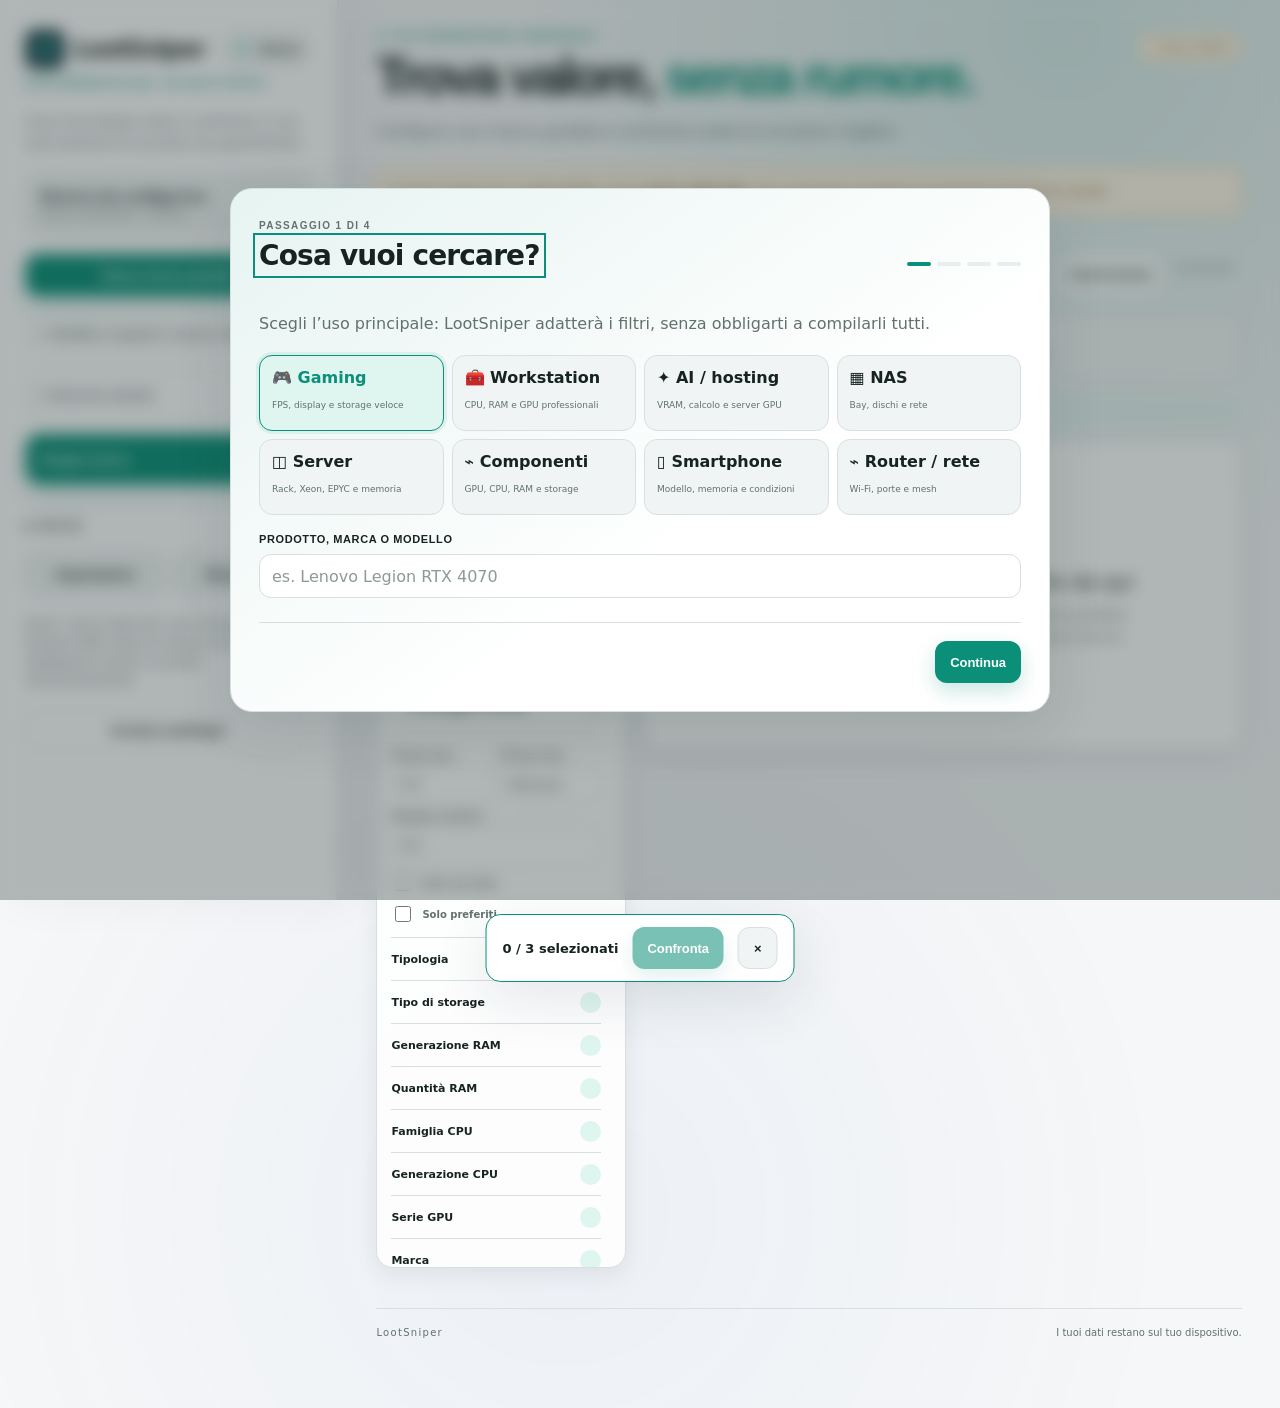
==== commit eb68c51c: "Ship Windows app with integrated marketplace browser" ====
--- a/radar usato 3 market.html
+++ b/radar usato 3 market.html
@@ -3,7 +3,7 @@
 <head>
   <meta charset="UTF-8">
   <meta name="viewport" content="width=device-width, initial-scale=1">
-  <meta name="description" content="Cerca e confronta occasioni usate su Vinted, eBay e Subito.">
+  <meta name="description" content="Cerca e confronta tecnologia usata su otto marketplace con il browser integrato.">
   <title>LootSniper | Il tuo radar dell’usato</title>
   <link rel="icon" href="assets/lootsniper.svg" type="image/svg+xml">
   <script src="theme.js"></script>
@@ -19,23 +19,28 @@
   <a class="skip-link" href="#main">Vai ai risultati</a>
   <div class="app-shell">
     <aside class="sidebar" aria-label="Configurazione ricerca">
-      <div class="brand-intro"><div class="brand-row"><div class="brand"><img src="assets/lootsniper.svg" alt=""> LootSniper</div><button class="theme-toggle" id="btn-theme" type="button" aria-pressed="false" aria-label="Passa alla modalità notte"><span id="theme-icon" aria-hidden="true">☀</span><span id="theme-label">Giorno</span></button></div><p class="kicker">Tre marketplace. Un solo posto.</p></div>
+      <div class="brand-intro"><div class="brand-row"><div class="brand"><img src="assets/lootsniper.svg" alt=""> LootSniper</div><button class="theme-toggle" id="btn-theme" type="button" aria-pressed="false" aria-label="Passa alla modalità notte"><span id="theme-icon" aria-hidden="true">☀</span><span id="theme-label">Giorno</span></button></div><p class="kicker">Otto marketplace. Un solo posto.</p></div>
       <p class="sidebar-copy">Cerca tecnologia usata e confronta in una sola sessione le occasioni da approfondire.</p>
       <div class="search-summary" id="search-summary"><strong>Ricerca da configurare</strong><span>Scegli cosa e come cercare</span></div>
       <button class="primary compact-new-search" id="btn-new-search" type="button">Nuova ricerca guidata</button>
       <details class="source-editor" id="source-editor"><summary>Modifica sorgenti e parole chiave</summary><div class="source-list">
         <fieldset class="source-mode" aria-describedby="source-mode-help"><legend>Come prepariamo i link?</legend><div class="source-mode-options">
-          <label><input id="source-mode-auto" name="source-mode" type="radio" value="auto" checked><span><strong>Automatico</strong><small>Scrivi il prodotto: LootSniper crea i 3 link.</small></span></label>
+          <label><input id="source-mode-auto" name="source-mode" type="radio" value="auto" checked><span><strong>Automatico</strong><small>Crea i link e li legge nel browser integrato.</small></span></label>
           <label><input id="source-mode-manual" name="source-mode" type="radio" value="manual"><span><strong>Manuale</strong><small>Cerca sui siti e incolla tu i link.</small></span></label>
-        </div><p id="source-mode-help" class="helper">Scrivi cosa cerchi: i link di Vinted, eBay e Subito vengono creati automaticamente.</p></fieldset>
+        </div><p id="source-mode-help" class="helper">Scrivi cosa cerchi: tutti i marketplace supportati vengono preparati automaticamente.</p></fieldset>
         <div id="auto-search-panel">
-          <div class="field"><label for="market-query">Cosa stai cercando?</label><input id="market-query" type="search" placeholder="es. NAS, router o laptop RTX 4070" autocomplete="off"><button class="text-button" id="btn-generate-links">Genera i tre link dalla ricerca</button></div>
+          <div class="field"><label for="market-query">Cosa stai cercando?</label><input id="market-query" type="search" placeholder="es. NAS, router o laptop RTX 4070" autocomplete="off"><button class="text-button" id="btn-generate-links">Prepara tutti i marketplace</button></div>
           <div class="quick-searches" id="quick-searches" aria-label="Ricerche rapide"><span>Parti da una categoria</span><div><button type="button" data-query="componenti PC">Componenti PC</button><button type="button" data-query="NAS">NAS</button><button type="button" data-query="server">Server</button><button type="button" data-query="smartphone">Smartphone</button><button type="button" data-query="router Wi-Fi">Router</button></div></div>
         </div>
         <details class="source-details" id="source-details"><summary>Link dei marketplace <span id="source-details-caption">Controlla i link creati dall’app</span></summary>
           <div class="field"><label for="link-vinted"><span class="source-dot vinted"></span> Vinted</label><input id="link-vinted" type="url" placeholder="https://www.vinted.it/..." autocomplete="off"><a id="open-vinted" class="source-open" target="_blank" rel="noopener noreferrer" hidden>Apri ricerca Vinted ↗</a></div>
           <div class="field"><label for="link-ebay"><span class="source-dot ebay"></span> eBay</label><input id="link-ebay" type="url" placeholder="https://www.ebay.it/..." autocomplete="off"><a id="open-ebay" class="source-open" target="_blank" rel="noopener noreferrer" hidden>Apri ricerca eBay ↗</a></div>
           <div class="field"><label for="link-subito"><span class="source-dot subito"></span> Subito</label><input id="link-subito" type="url" placeholder="https://www.subito.it/..." autocomplete="off"><a id="open-subito" class="source-open" target="_blank" rel="noopener noreferrer" hidden>Apri ricerca Subito ↗</a></div>
+          <div class="field"><label for="link-wallapop">Wallapop</label><input id="link-wallapop" type="url" placeholder="https://it.wallapop.com/..." autocomplete="off"><a id="open-wallapop" class="source-open" target="_blank" rel="noopener noreferrer" hidden>Apri Wallapop ↗</a></div>
+          <div class="field"><label for="link-amazon">Amazon</label><input id="link-amazon" type="url" placeholder="https://www.amazon.it/..." autocomplete="off"><a id="open-amazon" class="source-open" target="_blank" rel="noopener noreferrer" hidden>Apri Amazon ↗</a></div>
+          <div class="field"><label for="link-backmarket">Back Market</label><input id="link-backmarket" type="url" placeholder="https://www.backmarket.it/..." autocomplete="off"><a id="open-backmarket" class="source-open" target="_blank" rel="noopener noreferrer" hidden>Apri Back Market ↗</a></div>
+          <div class="field"><label for="link-refurbed">Refurbed</label><input id="link-refurbed" type="url" placeholder="https://www.refurbed.it/..." autocomplete="off"><a id="open-refurbed" class="source-open" target="_blank" rel="noopener noreferrer" hidden>Apri Refurbed ↗</a></div>
+          <div class="field"><label for="link-cex">CeX</label><input id="link-cex" type="url" placeholder="https://it.webuy.com/..." autocomplete="off"><a id="open-cex" class="source-open" target="_blank" rel="noopener noreferrer" hidden>Apri CeX ↗</a></div>
         </details>
       </div></details>
       <details class="saved-searches"><summary>Ricerche salvate</summary><div class="saved-searches-body">
@@ -59,7 +64,7 @@
     <main class="main" id="main">
       <header class="topline"><div><p class="kicker">Il tuo osservatorio personale</p><h1>Trova valore, <span>senza rumore.</span></h1><p class="subtitle">Configura una ricerca guidata e confronta subito le occasioni migliori.</p></div><span class="live-dot offline" id="connection-status" role="status">Connessione…</span></header>
       <div class="offline-banner" id="offline-help" hidden>Il server locale non è raggiungibile. Avvia <strong>avvia radar.vbs</strong>: puoi comunque consultare ed esportare gli annunci salvati.</div>
-      <section class="scan-feedback" id="scan-feedback" hidden aria-live="polite"><strong id="scan-feedback-title"></strong><p id="scan-feedback-body"></p><button class="text-button" id="btn-scan-help" hidden>Come importare con l’estensione →</button></section>
+      <section class="scan-feedback" id="scan-feedback" hidden aria-live="polite"><strong id="scan-feedback-title"></strong><p id="scan-feedback-body"></p><button class="text-button" id="btn-scan-help" hidden>Come usare il browser integrato →</button></section>
       <section class="stat-strip" id="stat-strip" aria-label="Statistiche" hidden><div class="stat"><span>Bombe verificate</span><strong id="count-bombs">0</strong><small>prezzo, dati e condizioni</small></div><div class="stat"><span>Analizzati</span><strong id="count-scanned">0</strong><small>in questa sessione</small></div><div class="stat"><span>Preferiti</span><strong id="count-favorites">0</strong><small>da tenere d’occhio</small></div></section>
       <div class="section-heading"><div><p class="catalog-kicker">Catalogo dell’usato</p><h2 id="results-title">Annunci nel radar</h2><span id="results-count" tabindex="-1" role="status">0 risultati</span></div><div class="top-actions"><button class="secondary" id="btn-export">Esporta backup</button><button class="secondary" id="btn-import-backup">Importa backup</button><details class="archive-menu"><summary>Archivio</summary><div><button class="text-button" id="btn-backup">Backup completo</button><button class="text-button" id="btn-clear">Svuota archivio</button><button class="text-button" id="btn-undo" hidden>Annulla svuotamento</button></div></details></div></div>
       <div class="scope-switch" role="group" aria-label="Contenuto dei risultati"><button id="scope-deals" type="button" aria-pressed="true"><strong>⚡ Bombe</strong><span>Solo occasioni che superano le soglie</span></button><button id="scope-all" type="button" aria-pressed="false"><strong>Tutti gli annunci</strong><span>Anche prodotti da confrontare manualmente</span></button></div>
@@ -69,7 +74,7 @@
           <div class="filter-rail-heading"><div><span>Affina</span><strong id="guided-filter-title">Filtri della ricerca</strong></div><button class="text-button" id="btn-reset-filters">Azzera</button></div>
           <section class="toolbar" aria-label="Filtri risultati">
             <label class="catalog-search"><span>Cerca nei risultati</span><input id="search-input" type="search" placeholder="Marca o modello…" aria-label="Cerca nei risultati"></label>
-            <label class="catalog-select"><span>Marketplace</span><select id="platform-filter" aria-label="Filtra piattaforma"><option value="">Tutti</option><option value="VINTED">Vinted</option><option value="EBAY">eBay</option><option value="SUBITO">Subito</option></select></label>
+            <label class="catalog-select"><span>Marketplace</span><select id="platform-filter" aria-label="Filtra piattaforma"><option value="">Tutti</option><option value="VINTED">Vinted</option><option value="EBAY">eBay</option><option value="SUBITO">Subito</option><option value="WALLAPOP">Wallapop</option><option value="AMAZON">Amazon</option><option value="BACKMARKET">Back Market</option><option value="REFURBED">Refurbed</option><option value="CEX">CeX</option></select></label>
             <label class="catalog-select"><span>Categoria</span><select id="category-filter" aria-label="Filtra categoria"><option value="">Tutte</option><option value="gaming">Portatili gaming</option><option value="component">Componenti PC</option><option value="nas">NAS</option><option value="network">Router e rete</option><option value="server">Server</option><option value="smartphone">Smartphone</option><option value="other">Altra elettronica</option></select></label>
             <label class="catalog-select"><span>Ordina</span><select id="sort-order" aria-label="Ordina risultati"><option value="deal-desc">Punteggio bomba</option><option value="margin-desc">Margine maggiore</option><option value="price-asc">Prezzo crescente</option><option value="price-desc">Prezzo decrescente</option><option value="vs-desc">Indice specifiche</option><option value="newest">Più recenti</option></select></label>
           </section>
@@ -97,7 +102,7 @@
   <dialog class="settings-dialog" id="settings-dialog" aria-labelledby="settings-title">
     <div class="dialog-heading"><h2 id="settings-title">Impostazioni</h2><button class="secondary" id="btn-close-settings" aria-label="Chiudi impostazioni">×</button></div>
     <p>Configura la ricerca e scegli come ricevere le occasioni.</p>
-    <details open><summary>Ricerca</summary><label class="check-row"><input id="deep-scan" type="checkbox" checked> Più pagine <span class="helper">max 20 per sito</span></label><p>Disattiva “Più pagine” per un controllo veloce della prima pagina di ogni sito.</p></details>
+    <details open><summary>Ricerca</summary><label class="check-row"><input id="deep-scan" type="checkbox"> Più pagine <span class="helper">max 5 per sito</span></label><p>Attivala soltanto quando vuoi un controllo più approfondito; la ricerca normale legge la prima pagina di ogni sito.</p></details>
     <details class="runtime-settings"><summary>Discord · pubblica le bombe</summary>
         <p class="helper">Invia al tuo canale le nuove occasioni gaming sotto la stima. NAS, router e prodotti generici restano a valutazione manuale. Il webhook viene conservato soltanto sul PC.</p>
         <div class="field"><label for="discord-url">URL webhook Discord</label><input id="discord-url" type="password" autocomplete="off" placeholder="https://discord.com/api/webhooks/…"></div>
@@ -106,7 +111,7 @@
         <div class="button-stack"><button class="secondary" id="btn-discord-save">Salva Discord</button><button class="secondary" id="btn-discord-test" disabled>Invia messaggio di prova</button><button class="text-button" id="btn-discord-clear">Rimuovi webhook</button></div>
         <p class="helper" id="discord-status" role="status">Caricamento impostazioni…</p>
       </details>
-    <details id="extension-guide"><summary>Estensione Chrome / Edge · guida</summary><p>Se un sito richiede accesso o una verifica, aprilo nel browser e importa gli annunci con l’estensione.</p><ol><li>Apri <code>chrome://extensions</code> oppure <code>edge://extensions</code>.</li><li>Attiva <strong>Modalità sviluppatore</strong>, premi <strong>Carica estensione non pacchettizzata</strong> e scegli <code>browser-bridge</code> dentro la cartella installata: <code>%LOCALAPPDATA%\Programs\LootSniper</code>.</li><li>Apri una ricerca su Vinted, eBay o Subito. Premi l’icona dell’estensione e importa gli annunci, lasciando LootSniper aperto.</li></ol><p>Se usi la versione portatile, scegli invece la cartella browser-bridge accanto al programma. L’installazione dell’estensione è facoltativa e richiede questi passaggi manuali.</p></details>
+    <details id="extension-guide"><summary>Browser integrato · accessi e verifiche</summary><p><strong>LootSniper.exe</strong> apre e legge i marketplace in un profilo WebView2 privato, senza estensioni. Se un sito richiede login, consenso o verifica, LootSniper mostra la sua pagina: completa il passaggio personalmente e la sessione resterà salvata sul PC.</p><p>Il controllo veloce legge una pagina per sito; “Più pagine” arriva a cinque. Le fonti che non espongono annunci leggibili vengono indicate nel riepilogo senza annullare i risultati delle altre.</p></details>
     <details><summary>Come vengono scelti gli annunci?</summary><p>Per i portatili gaming riconosciuti, LootSniper evidenzia quelli almeno l’8% sotto una stima indicativa e con dati sufficienti. NAS, router e altri prodotti entrano comunque nel radar e possono essere affinati con i filtri laterali.</p><p>Ogni nuova ricerca svuota il radar precedente. Prezzo di mercato, condizioni reali, compatibilità e affidabilità del venditore vanno sempre verificati.</p></details>
   </dialog>
   <dialog class="welcome-dialog search-wizard" id="welcome-dialog" aria-labelledby="guide-title">
@@ -122,11 +127,13 @@
       <label><input type="radio" name="guide-intent" value="network"><span><b>⌁ Router / rete</b><small>Wi-Fi, porte e mesh</small></span></label>
     </div><div class="field wizard-query"><label for="guide-query">Prodotto, marca o modello</label><input id="guide-query" type="search" maxlength="200" required placeholder="es. Lenovo Legion RTX 4070"></div></section>
     <section data-step="1" hidden><p>Decidi come preparare le sorgenti. Puoi cambiare modalità anche in seguito.</p><div class="wizard-mode" role="radiogroup" aria-label="Modalità di ricerca">
-      <label><input id="wizard-mode-auto" type="radio" name="wizard-mode" value="auto" checked><span><b>Automatico</b><small>LootSniper crea i link di Vinted, eBay e Subito.</small></span></label>
+      <label><input id="wizard-mode-auto" type="radio" name="wizard-mode" value="auto" checked><span><b>Automatico</b><small>LootSniper prepara gli otto marketplace supportati.</small></span></label>
       <label><input id="wizard-mode-manual" type="radio" name="wizard-mode" value="manual"><span><b>Manuale</b><small>Incolli i link già filtrati dai marketplace.</small></span></label>
-    </div><div class="wizard-manual-links" id="wizard-manual-links" hidden><label>Vinted<input id="wizard-link-vinted" type="url" placeholder="https://www.vinted.it/..."></label><label>eBay<input id="wizard-link-ebay" type="url" placeholder="https://www.ebay.it/..."></label><label>Subito<input id="wizard-link-subito" type="url" placeholder="https://www.subito.it/..."></label><p class="helper">È sufficiente almeno un link HTTPS valido. Login e verifiche restano nel tuo browser.</p></div></section>
+    </div><fieldset class="wizard-marketplaces" id="wizard-auto-marketplaces"><legend>Marketplace da controllare</legend><div>
+      <label><input type="checkbox" data-wizard-marketplace value="VINTED" checked><span>Vinted</span></label><label><input type="checkbox" data-wizard-marketplace value="EBAY" checked><span>eBay</span></label><label><input type="checkbox" data-wizard-marketplace value="SUBITO" checked><span>Subito</span></label><label><input type="checkbox" data-wizard-marketplace value="WALLAPOP" checked><span>Wallapop</span></label><label><input type="checkbox" data-wizard-marketplace value="AMAZON" checked><span>Amazon</span></label><label><input type="checkbox" data-wizard-marketplace value="BACKMARKET" checked><span>Back Market</span></label><label><input type="checkbox" data-wizard-marketplace value="REFURBED" checked><span>Refurbed</span></label><label><input type="checkbox" data-wizard-marketplace value="CEX" checked><span>CeX</span></label>
+    </div><p class="helper">Tutti sono selezionati. Togli quelli che non ti servono per completare la scansione più rapidamente.</p></fieldset><div class="wizard-manual-links" id="wizard-manual-links" hidden><label>Vinted<input id="wizard-link-vinted" type="url" placeholder="https://www.vinted.it/..."></label><label>eBay<input id="wizard-link-ebay" type="url" placeholder="https://www.ebay.it/..."></label><label>Subito<input id="wizard-link-subito" type="url" placeholder="https://www.subito.it/..."></label><label>Wallapop<input id="wizard-link-wallapop" type="url" placeholder="https://it.wallapop.com/..."></label><label>Amazon<input id="wizard-link-amazon" type="url" placeholder="https://www.amazon.it/..."></label><label>Back Market<input id="wizard-link-backmarket" type="url" placeholder="https://www.backmarket.it/..."></label><label>Refurbed<input id="wizard-link-refurbed" type="url" placeholder="https://www.refurbed.it/..."></label><label>CeX<input id="wizard-link-cex" type="url" placeholder="https://it.webuy.com/..."></label><p class="helper">È sufficiente almeno un link HTTPS valido. Login e verifiche restano nel browser integrato.</p></div></section>
     <section data-step="2" hidden><p>Filtri opzionali · <span id="wizard-facet-progress">1 di 10</span>. Seleziona anche più valori oppure passa oltre.</p><div class="wizard-facet"><div class="wizard-facet-title"><span id="wizard-facet-name">Prezzo</span><button class="text-button" id="wizard-clear-facet" type="button">Azzera questo filtro</button></div><div class="wizard-options" id="wizard-facet-options"></div></div><p class="helper" id="wizard-facet-help">Le opzioni non selezionate non limitano i risultati.</p></section>
-    <section data-step="3" hidden><p>Prima di avviare la ricerca, conferma come verranno usati browser e account dei marketplace.</p><div class="policy-box"><strong>Uso locale e responsabile</strong><ul><li>LootSniper non chiede né conserva password, cookie o codici di accesso.</li><li>Login, CAPTCHA e verifiche vanno completati personalmente nel browser.</li><li>L’estensione legge soltanto gli annunci visibili nella pagina quando la usi e li invia al server locale sul PC.</li><li>Devi rispettare condizioni d’uso, limiti e regole dei marketplace e verificare ogni annuncio prima dell’acquisto.</li></ul></div><label class="policy-accept"><input id="guide-policy" type="checkbox" required> Ho letto e accetto queste condizioni d’uso locale e la policy relativa al mio browser e ai miei account.</label></section>
+    <section data-step="3" hidden><p>Prima di avviare la ricerca, conferma come verranno usati browser e account dei marketplace.</p><div class="policy-box"><strong>Uso locale e responsabile</strong><ul><li>LootSniper non chiede né conserva password o codici di accesso.</li><li>Login, cookie e sessioni restano nel profilo WebView2 privato sul tuo PC.</li><li>CAPTCHA e verifiche vanno completati personalmente quando il sito li richiede.</li><li>Il browser integrato legge soltanto gli annunci visibili nelle pagine aperte dalla ricerca.</li><li>Devi rispettare condizioni d’uso, limiti e regole dei marketplace e verificare ogni annuncio prima dell’acquisto.</li></ul></div><label class="policy-accept"><input id="guide-policy" type="checkbox" required> Ho letto e accetto queste condizioni d’uso locale e la policy relativa al mio browser e ai miei account.</label></section>
     <div class="guide-actions"><button class="secondary" id="guide-back" hidden>Indietro</button><button class="text-button" id="guide-skip" hidden>Salta questo filtro</button><button class="primary" id="guide-next">Continua</button></div>
   </dialog>
 </body>
--- a/experience.css
+++ b/experience.css
@@ -1,4 +1,4 @@
-/* LootSniper 8.1 — guided search and compact marketplace layout. */
+/* LootSniper 8.2 — guided search, browser bridge and compact marketplace layout. */
 :root,
 :root[data-theme="light"] {
   --bg: #f5f7f8;
@@ -448,6 +448,14 @@
 .intent-grid input:checked + span, .wizard-mode input:checked + span { color: var(--accent); background: var(--accent-soft); border-color: var(--accent); box-shadow: 0 0 0 3px color-mix(in srgb, var(--accent) 9%, transparent); }
 .wizard-query { margin-top: 12px; }
 .wizard-mode { display: grid; grid-template-columns: 1fr 1fr; gap: 10px; margin: 20px 0; }
+.wizard-marketplaces { margin: 0; padding: 14px; background: var(--surface-2); border: 1px solid var(--line); border-radius: 14px; }
+.wizard-marketplaces legend { padding: 0 7px; color: var(--text); font-size: 12px; font-weight: 800; }
+.wizard-marketplaces > div { display: grid; grid-template-columns: repeat(4, minmax(0, 1fr)); gap: 8px; }
+.wizard-marketplaces label { position: relative; cursor: pointer; }
+.wizard-marketplaces input { position: absolute; width: 1px; height: 1px; opacity: 0; }
+.wizard-marketplaces span { display: block; padding: 9px 10px; color: var(--muted); background: var(--surface); border: 1px solid var(--line); border-radius: 10px; text-align: center; font-size: 11px; font-weight: 750; }
+.wizard-marketplaces input:checked + span { color: var(--accent); background: var(--accent-soft); border-color: var(--accent); }
+.wizard-marketplaces .helper { margin: 11px 2px 0; }
 .wizard-manual-links { display: grid; grid-template-columns: repeat(3, 1fr); gap: 9px; }
 .wizard-manual-links label, .wizard-price label { display: grid; gap: 5px; color: var(--muted); font-size: 10px; font-weight: 700; }
 .wizard-manual-links input, .wizard-price input { width: 100%; min-height: 40px; color: var(--text); background: var(--surface); border: 1px solid var(--line); border-radius: 10px; padding: 9px 10px; }
@@ -542,6 +550,7 @@
   .scope-switch button { min-height: 50px; }
   .metrics { grid-template-columns: 1fr; }
   .intent-grid, .wizard-mode, .wizard-manual-links, .wizard-options, .wizard-price { grid-template-columns: 1fr; }
+  .wizard-marketplaces > div { grid-template-columns: repeat(2, minmax(0, 1fr)); }
   .guided-filter-groups { grid-template-columns: 1fr; }
   .catalog-search { grid-column: auto; }
   .filter-chip { border-radius: 11px; }
